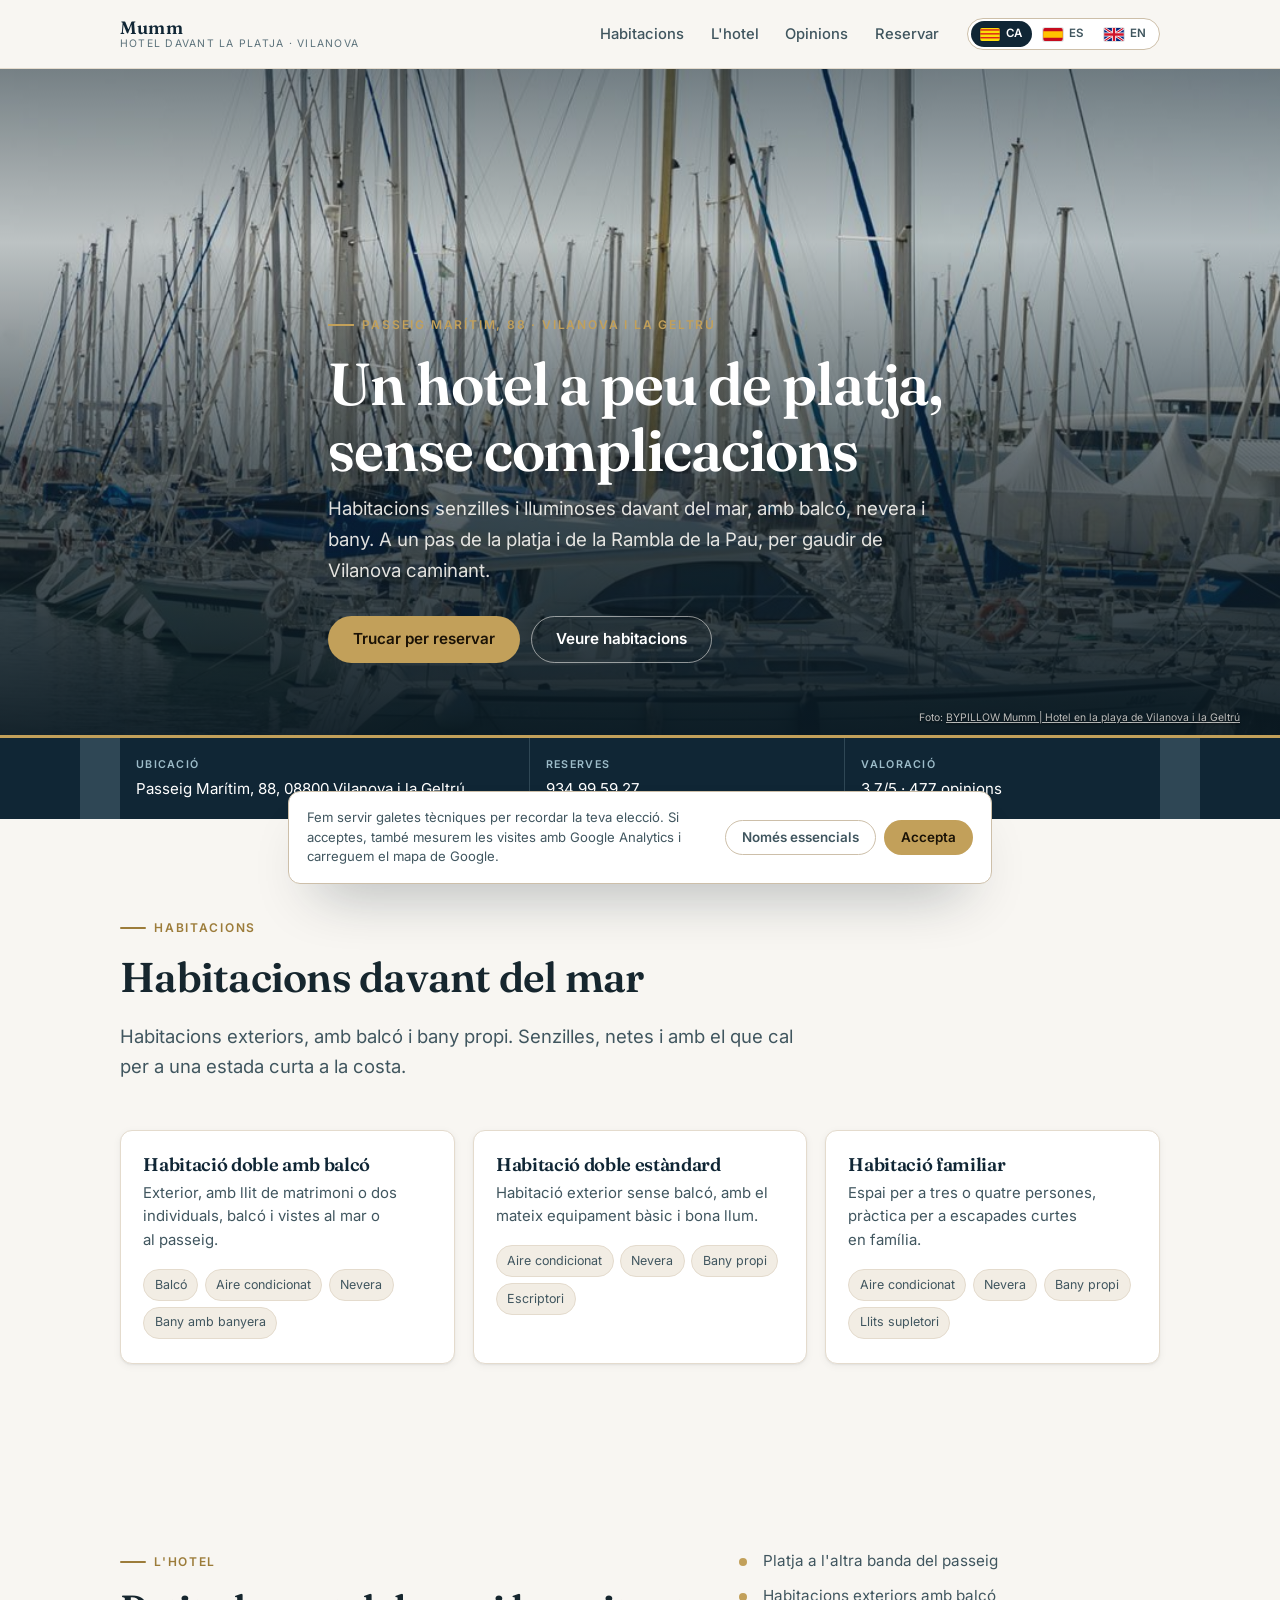
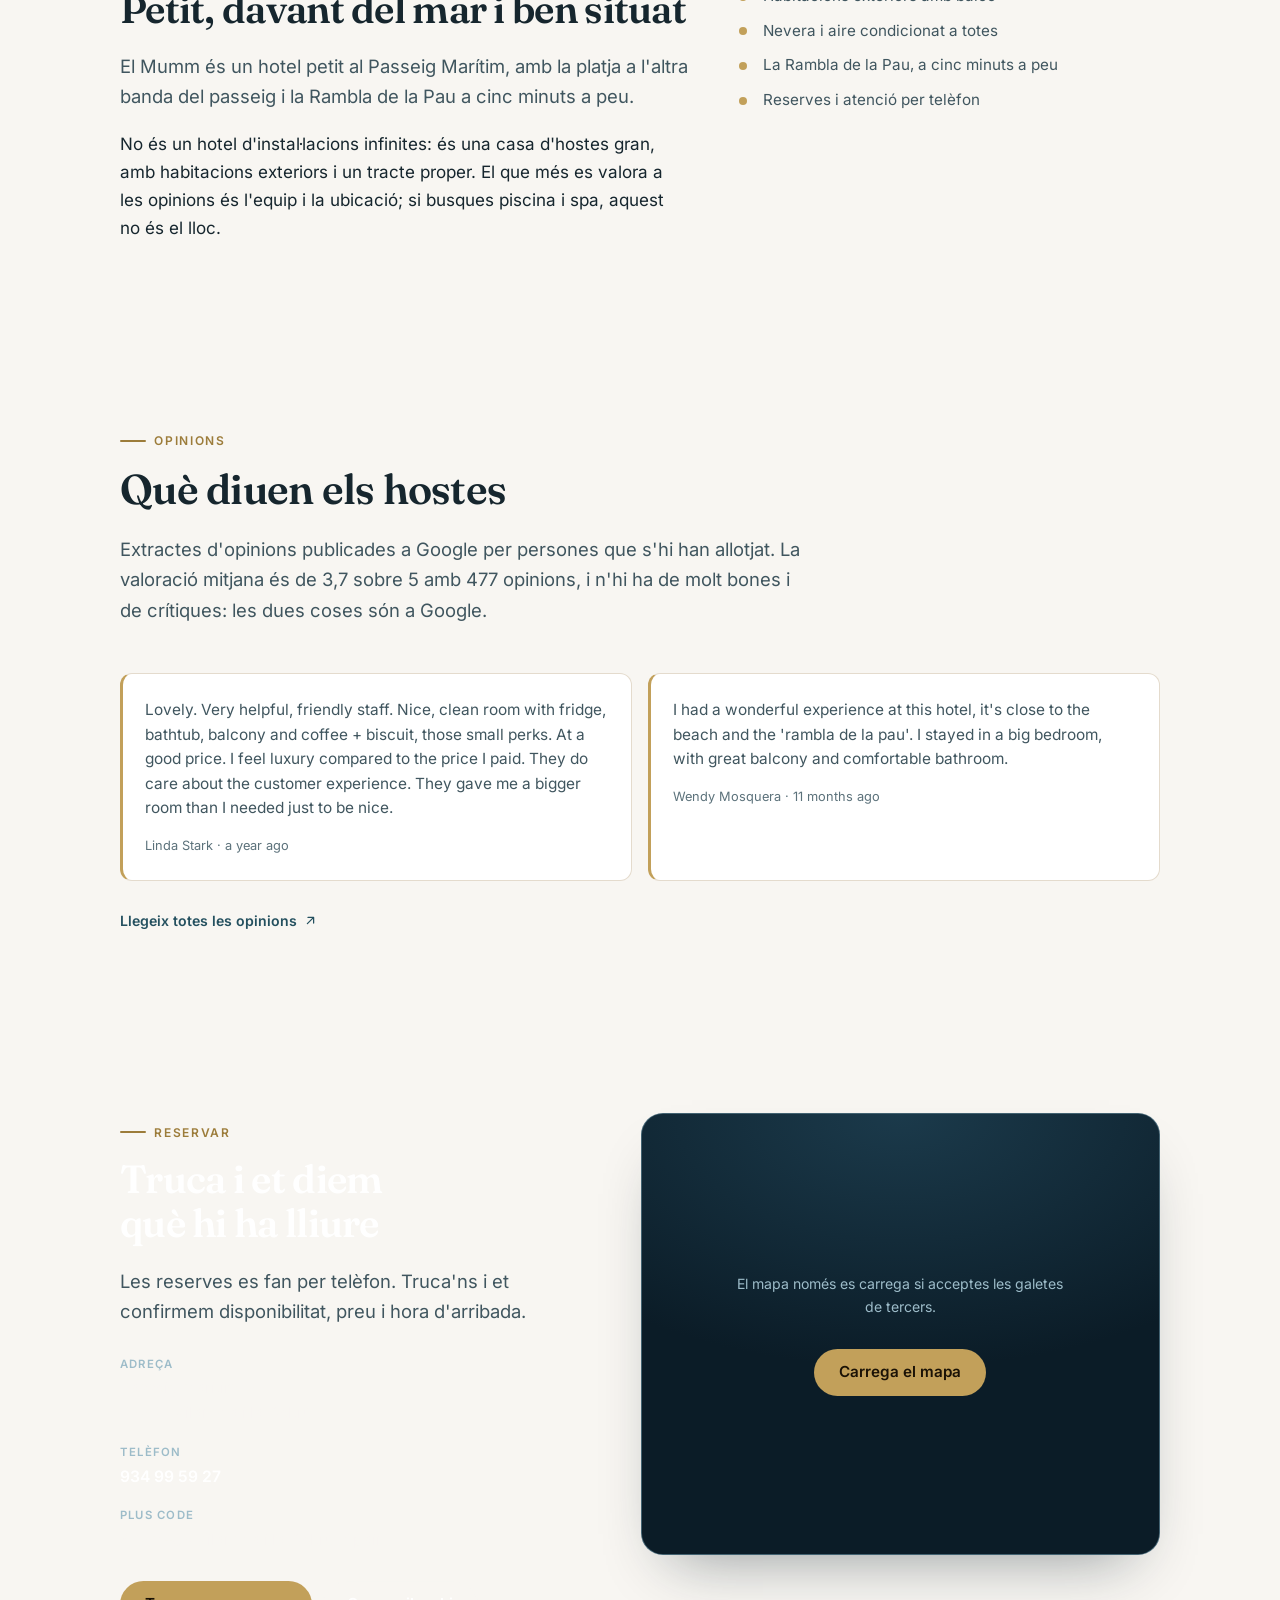
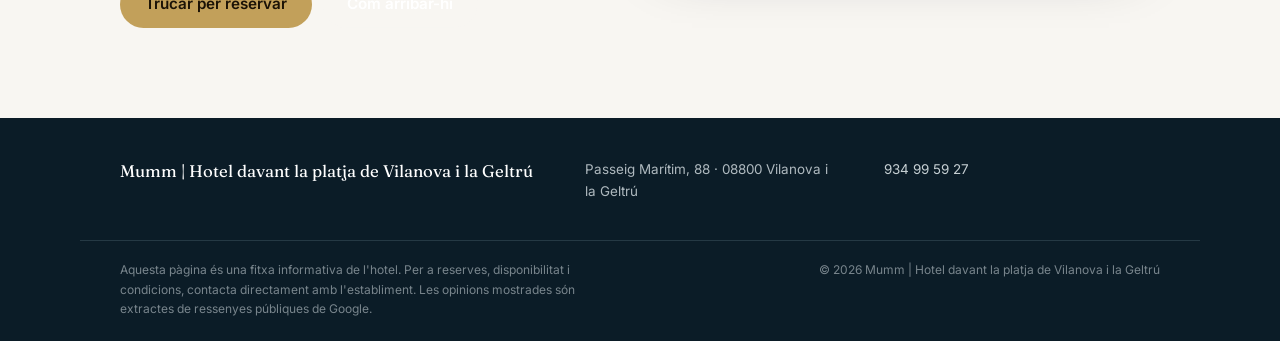
==== index.html @ 621bc239 "One canonical language toolbar and README across the fleet" ====
<!DOCTYPE html>
<html lang="ca" dir="ltr">
<head>
<meta charset="utf-8">
<meta name="viewport" content="width=device-width, initial-scale=1">
<title>Mumm · Hotel davant la platja de Vilanova i la Geltrú</title>
<meta name="description" content="Hotel al Passeig Marítim, 88, Vilanova i la Geltrú, davant de la platja. Habitacions amb balcó, aire condicionat i esmorzar, a pocs minuts de la Rambla. Reserves: 934 99 59 27.">
<meta name="author" content="Mumm | Hotel davant la platja de Vilanova i la Geltrú">
<meta name="theme-color" content="#1b3a4b">
<meta name="robots" content="index, follow">
<link rel="canonical" href="https://mummhotel.vilanovailageltru.info/">

<meta property="og:type" content="hotel">
<meta property="og:site_name" content="Mumm | Hotel davant la platja de Vilanova i la Geltrú">
<meta property="og:title" content="Mumm · Hotel davant la platja de Vilanova i la Geltrú">
<meta property="og:description" content="Hotel al Passeig Marítim, 88, Vilanova i la Geltrú, davant de la platja. Habitacions amb balcó, aire condicionat i esmorzar, a pocs minuts de la Rambla. Reserves: 934 99 59 27.">
<meta property="og:locale" content="ca_ES">
<meta property="og:url" content="https://mummhotel.vilanovailageltru.info/">
<meta property="og:image" content="https://mummhotel.vilanovailageltru.info/assets/img/og-image.jpg">
<meta property="og:image:width" content="1200">
<meta property="og:image:height" content="630">
<meta property="og:image:alt" content="Mumm, hotel davant la platja de Vilanova i la Geltrú">
<meta name="twitter:card" content="summary_large_image">


<link rel="alternate" hreflang="ca-ES" href="https://mummhotel.vilanovailageltru.info/">

<link rel="alternate" hreflang="es-ES" href="https://mummhotel.vilanovailageltru.info/es/">

<link rel="alternate" hreflang="en-GB" href="https://mummhotel.vilanovailageltru.info/en/">

<link rel="alternate" hreflang="x-default" href="https://mummhotel.vilanovailageltru.info/">


<link rel="icon" href="./assets/img/favicon.svg" type="image/svg+xml">
<link rel="apple-touch-icon" href="./assets/img/apple-touch-icon.png">
<link rel="manifest" href="./site.webmanifest">
<link rel="preload" href="./assets/fonts/fraunces-latin.woff2" as="font" type="font/woff2" crossorigin>
<link rel="preload" href="./assets/fonts/inter-latin.woff2" as="font" type="font/woff2" crossorigin>
<link rel="stylesheet" href="./assets/css/styles.css">

<script>
  (function () {
    var ID = 'G-71LT2Q093H'; var KEY = 'cookie-consent-v1'; var accepted = false;
    try { accepted = localStorage.getItem(KEY) === 'accepted'; } catch (e) {}
    window.dataLayer = window.dataLayer || [];
    window.gtag = function () { window.dataLayer.push(arguments); };
    gtag('js', new Date());
    gtag('consent', 'default', { ad_storage:'denied', ad_user_data:'denied', ad_personalization:'denied', analytics_storage:'denied' });
    function load() {
      if (window.__gaLoaded) return; window.__gaLoaded = true;
      var s = document.createElement('script'); s.async = true;
      s.src = 'https://www.googletagmanager.com/gtag/js?id=' + ID;
      document.head.appendChild(s); gtag('config', ID);
    }
    function grant() { load(); gtag('consent','update',{ad_storage:'granted',ad_user_data:'granted',ad_personalization:'granted',analytics_storage:'granted'}); }
    window.__analyticsConsent = function (ok) {
      try { localStorage.setItem(KEY, ok ? 'accepted' : 'essential'); } catch (e) {}
      if (ok) grant();
    };
    if (accepted) grant();
  })();
</script>
<script type="application/ld+json">
{
  "@context": "https://schema.org",
  "@type": "Hotel",
  "@id": "https://mummhotel.vilanovailageltru.info/#business",
  "name": "Mumm | Hotel davant la platja de Vilanova i la Geltrú",
  "url": "https://mummhotel.vilanovailageltru.info",
  "image": "https://mummhotel.vilanovailageltru.info/assets/img/og-image.jpg",
  "telephone": "+34934995927",
  "address": {
    "@type": "PostalAddress",
    "streetAddress": "Passeig Marítim, 88",
    "postalCode": "08800",
    "addressLocality": "Vilanova i la Geltrú",
    "addressRegion": "Barcelona",
    "addressCountry": "ES"
  },
  "geo": {
    "@type": "GeoCoordinates",
    "latitude": 41.2166186,
    "longitude": 1.7327333
  },
  "hasMap": "https://maps.google.com/?cid=12310101130702214459&g_mp=Cilnb29nbGUubWFwcy5wbGFjZXMudjEuUGxhY2VzLlNlYXJjaE5lYXJieRACGAQgAA",
  "inLanguage": "ca",
  "aggregateRating": {
    "@type": "AggregateRating",
    "ratingValue": 3.7,
    "reviewCount": 477,
    "bestRating": 5,
    "worstRating": 1
  }
}
</script>
</head>
<body>
<a class="skip-link" href="#main">Ves al contingut principal</a>

<header class="bar">
  <div class="wrap bar__in">
    <a class="logo" href="./">
      <span class="logo__name">Mumm</span>
      <span class="logo__sub">Hotel davant la platja · Vilanova</span>
    </a>
    <nav class="bar__nav"  id="site-nav" data-open="false" aria-label="Navegació principal">
      <a href="#rooms">Habitacions</a>
      <a href="#hotel">L&#39;hotel</a>
      <a href="#reviews">Opinions</a>
      <a href="#book">Reservar</a>
    </nav>
    <div class="bar__tools">
      <nav class="langs" aria-label="Canviar d&#39;idioma">
        
        <a class="langs__link" href="./" hreflang="ca" lang="ca" aria-current="true">
          <span class="langs__flag" aria-hidden="true"><svg viewBox="0 0 24 16"><rect width="24" height="16" fill="#fcdd09"/><g fill="#da121a"><rect y="1.6" width="24" height="1.6"/><rect y="6.4" width="24" height="1.6"/><rect y="11.2" width="24" height="1.6"/></g></svg></span>
          <span class="langs__code">ca</span>
          <span class="sr-only">Català</span>
        </a>
        
        <a class="langs__link" href="./es/" hreflang="es" lang="es">
          <span class="langs__flag" aria-hidden="true"><svg viewBox="0 0 24 16"><rect width="24" height="16" fill="#c60b1e"/><rect y="4" width="24" height="8" fill="#ffc400"/></svg></span>
          <span class="langs__code">es</span>
          <span class="sr-only">Español</span>
        </a>
        
        <a class="langs__link" href="./en/" hreflang="en" lang="en">
          <span class="langs__flag" aria-hidden="true"><svg viewBox="0 0 24 16"><rect width="24" height="16" fill="#00247d"/><path d="M0 0 24 16M24 0 0 16" stroke="#fff" stroke-width="3.2"/><path d="M0 0 24 16M24 0 0 16" stroke="#cf142b" stroke-width="1.6"/><path d="M12 0v16M0 8h24" stroke="#fff" stroke-width="5.2"/><path d="M12 0v16M0 8h24" stroke="#cf142b" stroke-width="3"/></svg></span>
          <span class="langs__code">en</span>
          <span class="sr-only">English</span>
        </a>
        
      </nav>
      <button class="navbtn nav-toggle" type="button" aria-expanded="false" aria-controls="site-nav" aria-label="Obre el menú de navegació">
        <svg viewBox="0 0 24 24" width="22" height="22" fill="none" stroke="currentColor" stroke-width="2" stroke-linecap="round" aria-hidden="true"><path d="M4 7h16M4 12h16M4 17h16"/></svg>
      </button>
    </div>
  </div>
</header>

<main id="main">

  <!-- Full-bleed photo hero: for a hotel the view *is* the product, so the photo
       runs edge to edge and the booking action sits on top of it. -->
  <section class="stage" aria-labelledby="stage-title">
    
    <img class="stage__img" src="./assets/img/hero-photo.jpg" alt="foto de l&#39;hotel davant la platja" width="1600" height="1200" fetchpriority="high" decoding="async">
    
    <div class="stage__veil"></div>
    <div class="wrap stage__body">
      <p class="stage__kicker">Passeig Marítim, 88 · Vilanova i la Geltrú</p>
      <h1 id="stage-title" class="stage__title">Un hotel a peu de platja, sense complicacions</h1>
      <p class="stage__lede">Habitacions senzilles i lluminoses davant del mar, amb balcó, nevera i bany. A un pas de la platja i de la Rambla de la Pau, per gaudir de Vilanova caminant.</p>
      <div class="stage__cta">
        <a class="btn btn--gold" href="tel:+34934995927">Trucar per reservar</a>
        <a class="btn btn--ghost" href="#rooms">Veure habitacions</a>
      </div>
    </div>
    
    <p class="stage__credit" data-photo-credit>Foto: <a href="https://maps.google.com/maps/contrib/114542589134723283759" target="_blank" rel="noopener nofollow">BYPILLOW Mumm | Hotel en la playa de Vilanova i la Geltrú</a></p>
    
  </section>

  <!-- The essentials, as a band under the hero. Rating shown WITHOUT a star badge
       because the score is below 4; the count is shown because it exceeds 50. -->
  <section class="facts" aria-label="L&#39;essencial">
    <div class="wrap facts__grid">
      <div class="facts__cell">
        <span class="facts__k">Ubicació</span>
        <span class="facts__v">Passeig Marítim, 88, 08800 Vilanova i la Geltrú</span>
      </div>
      <div class="facts__cell">
        <span class="facts__k">Reserves</span>
        <span class="facts__v"><a href="tel:+34934995927">934 99 59 27</a></span>
      </div>
      <div class="facts__cell">
        <span class="facts__k">Valoració</span>
        <span class="facts__v">3.7/5 · 477 opinions</span>
      </div>
    </div>
  </section>

  <section class="section rooms" id="rooms" aria-labelledby="rooms-title">
    <div class="wrap">
      <div class="head reveal">
        <p class="eyebrow">Habitacions</p>
        <h2 id="rooms-title">Habitacions davant del mar</h2>
        <p class="lead">Habitacions exteriors, amb balcó i bany propi. Senzilles, netes i amb el que cal per a una estada curta a la costa.</p>
      </div>
      <div class="roomlist">
        
        <article class="room reveal">
          <h3>Habitació doble amb balcó</h3>
          <p>Exterior, amb llit de matrimoni o dos individuals, balcó i vistes al mar o al passeig.</p>
          <ul class="room__amen">
            <li>Balcó</li><li>Aire condicionat</li><li>Nevera</li><li>Bany amb banyera</li>
          </ul>
        </article>
        
        <article class="room reveal">
          <h3>Habitació doble estàndard</h3>
          <p>Habitació exterior sense balcó, amb el mateix equipament bàsic i bona llum.</p>
          <ul class="room__amen">
            <li>Aire condicionat</li><li>Nevera</li><li>Bany propi</li><li>Escriptori</li>
          </ul>
        </article>
        
        <article class="room reveal">
          <h3>Habitació familiar</h3>
          <p>Espai per a tres o quatre persones, pràctica per a escapades curtes en família.</p>
          <ul class="room__amen">
            <li>Aire condicionat</li><li>Nevera</li><li>Bany propi</li><li>Llits supletori</li>
          </ul>
        </article>
        
      </div>
    </div>
  </section>

  <section class="section hotelnote" id="hotel" aria-labelledby="hotel-title">
    <div class="wrap hotel">
      <div class="hotel__text reveal">
        <p class="eyebrow">L&#39;hotel</p>
        <h2 id="hotel-title">Petit, davant del mar i ben situat</h2>
        <p class="lead">El Mumm és un hotel petit al Passeig Marítim, amb la platja a l&#39;altra banda del passeig i la Rambla de la Pau a cinc minuts a peu.</p>
        <p>No és un hotel d&#39;instal·lacions infinites: és una casa d&#39;hostes gran, amb habitacions exteriors i un tracte proper. El que més es valora a les opinions és l&#39;equip i la ubicació; si busques piscina i spa, aquest no és el lloc.</p>
      </div>
      <ul class="hotel__points reveal">
        
        <li>Platja a l&#39;altra banda del passeig</li>
        
        <li>Habitacions exteriors amb balcó</li>
        
        <li>Nevera i aire condicionat a totes</li>
        
        <li>La Rambla de la Pau, a cinc minuts a peu</li>
        
        <li>Reserves i atenció per telèfon</li>
        
      </ul>
    </div>
  </section>

  <section class="section guestvoices" id="reviews" aria-labelledby="reviews-title">
    <div class="wrap">
      <div class="head reveal">
        <p class="eyebrow">Opinions</p>
        <h2 id="reviews-title">Què diuen els hostes</h2>
        <p class="lead">Extractes d&#39;opinions publicades a Google per persones que s&#39;hi han allotjat. La valoració mitjana és de 3,7 sobre 5 amb 477 opinions, i n&#39;hi ha de molt bones i de crítiques: les dues coses són a Google.</p>
      </div>
      <div class="quotes">
        
        <figure class="quote reveal">
          <blockquote><p>Lovely. Very helpful, friendly staff. Nice, clean room with fridge, bathtub, balcony and coffee + biscuit, those small perks. At a good price. I feel luxury compared to the price I paid. They do care about the customer experience. They gave me a bigger room than I needed just to be nice.</p></blockquote>
          <figcaption>Linda Stark · a year ago</figcaption>
        </figure>
        
        <figure class="quote reveal">
          <blockquote><p>I had a wonderful experience at this hotel, it&#39;s close to the beach and the &#39;rambla de la pau&#39;.
I stayed in a big bedroom, with great balcony and comfortable bathroom.</p></blockquote>
          <figcaption>Wendy Mosquera · 11 months ago</figcaption>
        </figure>
        
      </div>
      <a class="morelink" href="https://www.google.com/maps/place//data=!4m4!3m3!1s0x12a386e85e09b84b:0xaad643c1b4a3d53b!9m1!1b1?g_mp=Cilnb29nbGUubWFwcy5wbGFjZXMudjEuUGxhY2VzLlNlYXJjaE5lYXJieRACGAQgAA" target="_blank" rel="noopener">Llegeix totes les opinions
        <svg viewBox="0 0 24 24" width="15" height="15" fill="none" stroke="currentColor" stroke-width="2" stroke-linecap="round" stroke-linejoin="round" aria-hidden="true"><path d="M7 17 17 7M8 7h9v9"/></svg>
      </a>
    </div>
  </section>

  <section class="section booking" id="book" aria-labelledby="book-title">
    <div class="wrap book">
      <div class="reveal">
        <p class="eyebrow">Reservar</p>
        <h2 id="book-title">Truca i et diem què hi ha lliure</h2>
        <p class="lead">Les reserves es fan per telèfon. Truca&#39;ns i et confirmem disponibilitat, preu i hora d&#39;arribada.</p>
        <dl class="booklist">
          <div><dt>Adreça</dt><dd>Passeig Marítim, 88<br>08800 Vilanova i la Geltrú</dd></div>
          <div><dt>Telèfon</dt><dd><a href="tel:+34934995927">934 99 59 27</a></dd></div>
          <div><dt>Plus Code</dt><dd>6P8M+J3 Vilanova i la Geltrú, Spain</dd></div>
        </dl>
        <div class="book__cta">
          <a class="btn btn--gold" href="tel:+34934995927">Trucar per reservar</a>
          <a class="btn btn--ghost" href="https://www.google.com/maps/dir/?api=1&amp;destination=41.2166186,1.7327333" target="_blank" rel="noopener">Com arribar-hi</a>
        </div>
      </div>
      <div class="mapshell" id="map-shell" data-map-loaded="false">
        <div class="mapgate">
          <p>El mapa només es carrega si acceptes les galetes de tercers.</p>
          <button class="btn btn--gold" type="button" data-map-load>Carrega el mapa</button>
        </div>
        <template id="map-template">
          <iframe title="Mapa amb la ubicació de l&#39;hotel Mumm a Vilanova i la Geltrú" src="https://www.google.com/maps?q=41.2166186,1.7327333&amp;hl=ca&amp;z=16&amp;output=embed" width="600" height="480" loading="lazy" referrerpolicy="no-referrer-when-downgrade" allowfullscreen></iframe>
        </template>
      </div>
    </div>
  </section>

</main>

<footer class="foot">
  <div class="wrap foot__in">
    <p class="foot__name">Mumm | Hotel davant la platja de Vilanova i la Geltrú</p>
    <p class="foot__meta">Passeig Marítim, 88 · 08800 Vilanova i la Geltrú</p>
    <p class="foot__meta"><a href="tel:+34934995927">934 99 59 27</a></p>
  </div>
  <div class="wrap foot__legal">
    <p>Aquesta pàgina és una fitxa informativa de l&#39;hotel. Per a reserves, disponibilitat i condicions, contacta directament amb l&#39;establiment. Les opinions mostrades són extractes de ressenyes públiques de Google.</p>
    <p>© <span id="year">2026</span> Mumm | Hotel davant la platja de Vilanova i la Geltrú</p>
  </div>
</footer>

<div class="cookies" id="cookiebar" role="region" aria-label="Més informació" data-visible="false">
  <p>Fem servir galetes tècniques per recordar la teva elecció. Si acceptes, també mesurem les visites amb Google Analytics i carreguem el mapa de Google.</p>
  <div class="cookies__a">
    <button class="btn btn--ghost btn--sm" type="button" data-cookie="essential">Només essencials</button>
    <button class="btn btn--gold btn--sm" type="button" data-cookie="accept">Accepta</button>
  </div>
</div>

<script src="./assets/js/main.js" defer></script>
</body>
</html>
---- assets/css/styles.css ----
/* ============================================================
   Mumm — seafront hotel
   Photo-led hotel layout: full-bleed stage, fact band, rooms,
   guest quotes, booking. No restaurant components.
   ============================================================ */

@font-face { font-family:"Fraunces"; font-style:normal; font-weight:400 700; font-display:swap;
  src:url("../fonts/fraunces-latin.woff2") format("woff2");
  unicode-range:U+0000-00FF,U+0131,U+0152-0153,U+02BB-02BC,U+02C6,U+02DA,U+02DC,U+2000-206F,U+2074,U+20AC,U+2122,U+2191,U+2193,U+2212,U+2215,U+FEFF,U+FFFD; }
@font-face { font-family:"Fraunces"; font-style:normal; font-weight:400 700; font-display:swap;
  src:url("../fonts/fraunces-latin-ext.woff2") format("woff2");
  unicode-range:U+0100-02BA,U+02BD-02C5,U+02C7-02CC,U+02CE-02D7,U+02DD-02FF,U+0304,U+0308,U+0329,U+1D00-1DBF,U+1E00-1E9F,U+1EF2-1EFF,U+2020,U+20A0-20AB,U+20AD-20C0,U+2113,U+2C60-2C7F,U+A720-A7FF; }
@font-face { font-family:"Inter"; font-style:normal; font-weight:400 600; font-display:swap;
  src:url("../fonts/inter-latin.woff2") format("woff2");
  unicode-range:U+0000-00FF,U+0131,U+0152-0153,U+02BB-02BC,U+02C6,U+02DA,U+02DC,U+2000-206F,U+2074,U+20AC,U+2122,U+2191,U+2193,U+2212,U+2215,U+FEFF,U+FFFD; }
@font-face { font-family:"Inter"; font-style:normal; font-weight:400 600; font-display:swap;
  src:url("../fonts/inter-latin-ext.woff2") format("woff2");
  unicode-range:U+0100-02BA,U+02BD-02C5,U+02C7-02CC,U+02CE-02D7,U+02DD-02FF,U+0304,U+0308,U+0329,U+1D00-1DBF,U+1E00-1E9F,U+1EF2-1EFF,U+2020,U+20A0-20AB,U+20AD-20C0,U+2113,U+2C60-2C7F,U+A720-A7FF; }

:root {
  /* Deep marine with a brass accent: coastal hotel, not a beach bar. */
  --deep-950: #0b1c27;
  --deep-900: #102635;
  --deep-800: #1b3a4b;
  --deep-700: #24505f;
  --deep-500: #4a8194;
  --deep-300: #9dbcc9;
  --deep-100: #e6eef1;

  --shell-50: #f8f6f2;
  --shell-100: #f2ede4;
  --shell-200: #e4dbcd;
  --shell-300: #cdbfa9;

  --brass-600: #9c7c3a;
  --brass-500: #c2a05a;
  --brass-100: #f7efdc;

  --ink: #16262e;
  --ink-soft: #40565f;
  --ink-mute: #5c727b;

  --radius-sm: 6px;
  --radius: 12px;
  --radius-lg: 22px;
  --shadow-sm: 0 1px 2px rgba(11, 28, 39, .06), 0 2px 8px rgba(11, 28, 39, .05);
  --shadow: 0 10px 30px -12px rgba(11, 28, 39, .26);
  --shadow-lg: 0 30px 60px -30px rgba(11, 28, 39, .45);

  /* Layout tokens — never replace these when retheming. */
  --wrap: 1120px;
  --pad: clamp(1.125rem, 4vw, 2.5rem);
  --section-y: clamp(3.5rem, 7vw, 6rem);

  --font-display: "Fraunces", Georgia, "Times New Roman", serif;
  --font-sans: "Inter", -apple-system, BlinkMacSystemFont, "Segoe UI", Roboto, Helvetica, Arial, sans-serif;

  color-scheme: light;
}

*,*::before,*::after { box-sizing:border-box; }
html { -webkit-text-size-adjust:100%; scroll-behavior:smooth; scroll-padding-top:4.75rem; }
body {
  margin:0; background:var(--shell-50); color:var(--ink);
  font-family:var(--font-sans); font-size:1.0625rem; line-height:1.65;
  -webkit-font-smoothing:antialiased; overflow-x:hidden;
}
img,svg,iframe { max-width:100%; }
img { height:auto; display:block; }
h1,h2,h3 { font-family:var(--font-display); font-weight:600; line-height:1.12; letter-spacing:-.018em; margin:0 0 .5em; text-wrap:balance; }
p { margin:0 0 1em; text-wrap:pretty; }
p:last-child { margin-bottom:0; }
a { color:var(--deep-700); }
a:hover { color:var(--brass-600); }
ul,ol { margin:0; padding:0; list-style:none; }
:where(a,button):focus-visible { outline:3px solid var(--deep-500); outline-offset:3px; border-radius:4px; }
::selection { background:var(--deep-300); color:var(--deep-950); }

.wrap { width:100%; max-width:var(--wrap); margin-inline:auto; padding-inline:var(--pad); }
.section { padding-block:var(--section-y); }
.section--tint { background:var(--shell-100); }
.section--deep { background:var(--deep-950); color:var(--shell-50); }
.sr-only { position:absolute; width:1px; height:1px; padding:0; margin:-1px; overflow:hidden; clip:rect(0 0 0 0); white-space:nowrap; border:0; }
.skip-link { position:absolute; left:-9999px; top:0; z-index:100; background:var(--deep-900); color:#fff; padding:.75rem 1.25rem; border-radius:0 0 var(--radius-sm) 0; text-decoration:none; }
.skip-link:focus { left:0; }

.eyebrow { display:inline-flex; align-items:center; gap:.55rem; font-size:.75rem; font-weight:600; letter-spacing:.14em; text-transform:uppercase; color:var(--brass-600); margin:0 0 1rem; }
.eyebrow::before { content:""; width:1.6rem; height:2px; background:currentColor; border-radius:2px; }
.section--deep .eyebrow { color:var(--brass-500); }
.lead { font-size:clamp(1.02rem,.97rem + .3vw,1.15rem); color:var(--ink-soft); max-width:58ch; }
.section--deep .lead { color:rgba(230,238,241,.85); }
.head { max-width:44rem; margin-bottom:clamp(2rem,4vw,3rem); }
.head h2 { font-size:clamp(1.7rem,1.15rem + 2.1vw,2.6rem); }

/* ---------- bar ---------- */
.bar { position:sticky; top:0; z-index:50; background:rgba(248,246,242,.95); backdrop-filter:blur(12px); border-bottom:1px solid var(--shell-200); }
.bar__in { display:flex; align-items:center; gap:1rem; min-height:4.25rem; }
.logo { display:flex; flex-direction:column; line-height:1.13; text-decoration:none; color:var(--deep-900); margin-right:auto; }
.logo:hover { color:var(--deep-900); }
.logo__name { font-family:var(--font-display); font-size:1.12rem; font-weight:600; letter-spacing:.01em; }
.logo__sub { font-size:.65rem; letter-spacing:.12em; text-transform:uppercase; color:var(--ink-mute); }
.bar__nav { display:flex; gap:.15rem; }
.bar__nav a { display:block; padding:.5rem .75rem; border-radius:999px; text-decoration:none; color:var(--ink-soft); font-size:.92rem; font-weight:500; white-space:nowrap; }
.bar__nav a:hover { background:var(--shell-100); color:var(--deep-900); }
.bar__tools { display:flex; align-items:center; gap:.6rem; }
.navbtn { display:none; align-items:center; justify-content:center; width:2.6rem; height:2.6rem; border:1px solid var(--shell-300); border-radius:var(--radius-sm); background:transparent; color:var(--deep-900); cursor:pointer; }
.navbtn:hover { background:var(--shell-100); }

/* ---------- buttons ---------- */
.btn { display:inline-flex; align-items:center; justify-content:center; gap:.5rem; padding:.85rem 1.5rem; border-radius:999px; border:1.5px solid transparent; font-family:var(--font-sans); font-size:.95rem; font-weight:600; line-height:1.2; text-decoration:none; cursor:pointer; transition:background-color .18s ease,color .18s ease,border-color .18s ease,transform .18s ease; }
.btn:hover { transform:translateY(-1px); }
.btn--gold { background:var(--brass-500); color:#1a1206; }
.btn--gold:hover { background:#d4b473; color:#1a1206; }
.btn--ghost { background:transparent; border-color:rgba(248,246,242,.55); color:#fff; }
.btn--ghost:hover { background:rgba(248,246,242,.14); color:#fff; border-color:rgba(248,246,242,.8); }
.section--deep .btn--ghost { border-color:rgba(157,188,201,.5); }
.btn--sm { padding:.5rem 1rem; font-size:.84rem; }

/* ---------- stage (hero) ---------- */
.stage { position:relative; min-height:clamp(24rem, 74vh, 42rem); display:flex; align-items:flex-end; background:var(--deep-950); overflow:hidden; }
.stage__img { position:absolute; inset:0; width:100%; height:100%; object-fit:cover; object-position:center 42%; }
.stage__veil { position:absolute; inset:0; background:linear-gradient(to top, rgba(9,24,33,.94) 0%, rgba(9,24,33,.62) 42%, rgba(9,24,33,.18) 74%, rgba(9,24,33,.5) 100%); }
.stage__body { position:relative; z-index:1; padding-block:clamp(2.5rem,6vw,4.5rem); max-width:44rem; margin-right:auto; }
.stage__kicker { display:inline-flex; align-items:center; gap:.55rem; font-size:.75rem; font-weight:600; letter-spacing:.15em; text-transform:uppercase; color:var(--brass-500); margin:0 0 1rem; }
.stage__kicker::before { content:""; width:1.6rem; height:2px; background:currentColor; }
.stage__title { font-size:clamp(2rem,1.25rem + 3.4vw,3.7rem); color:#fff; margin-bottom:.6rem; max-width:24ch; }
.stage__lede { font-size:clamp(1rem,.96rem + .35vw,1.16rem); color:rgba(248,246,242,.9); max-width:52ch; margin-bottom:1.9rem; }
.stage__cta { display:flex; flex-wrap:wrap; gap:.7rem; }
.stage__credit { position:absolute; right:var(--pad); bottom:.55rem; margin:0; z-index:2; font-size:.65rem; color:rgba(248,246,242,.75); text-shadow:0 1px 2px rgba(0,0,0,.6); }
.stage__credit a { color:inherit; text-decoration:underline; }

/* ---------- fact band ---------- */
.facts { background:var(--deep-900); color:var(--shell-50); border-top:3px solid var(--brass-500); }
.facts__grid { display:grid; grid-template-columns:1.3fr 1fr 1fr; gap:1px; background:rgba(157,188,201,.22); }
.facts__cell { background:var(--deep-900); padding:1.1rem 1rem 1.2rem; }
.facts__k { display:block; font-size:.67rem; font-weight:600; letter-spacing:.12em; text-transform:uppercase; color:var(--deep-300); margin-bottom:.3rem; }
.facts__v { display:block; font-size:.94rem; line-height:1.45; color:#fff; }
.facts__v a { color:#fff; text-decoration:underline; text-decoration-color:rgba(194,160,90,.8); text-underline-offset:3px; }

/* ---------- rooms ---------- */
.roomlist { display:grid; grid-template-columns:repeat(auto-fit,minmax(min(100%,17rem),1fr)); gap:1.1rem; }
.room { background:#fff; border:1px solid var(--shell-200); border-radius:var(--radius); padding:1.5rem 1.4rem; box-shadow:var(--shadow-sm); }
.room h3 { font-size:1.15rem; color:var(--deep-900); margin-bottom:.4rem; }
.room p { font-size:.93rem; color:var(--ink-soft); line-height:1.6; margin-bottom:1rem; }
.room__amen { display:flex; flex-wrap:wrap; gap:.4rem; }
.room__amen li { padding:.28rem .65rem; border-radius:999px; background:var(--shell-100); border:1px solid var(--shell-200); font-size:.78rem; color:var(--ink-soft); }

/* ---------- hotel intro ---------- */
.hotel { display:grid; grid-template-columns:minmax(0,1.35fr) minmax(0,1fr); gap:clamp(1.75rem,4vw,3.5rem); align-items:start; }
.hotel h2 { font-size:clamp(1.7rem,1.15rem + 2.1vw,2.45rem); }
.hotel__points { display:grid; gap:.7rem; padding-top:.4rem; }
.hotel__points li { position:relative; padding-left:1.5rem; font-size:.95rem; line-height:1.55; color:var(--ink-soft); }
.hotel__points li::before { content:""; position:absolute; left:0; top:.55rem; width:.5rem; height:.5rem; border-radius:50%; background:var(--brass-500); }

/* ---------- quotes ---------- */
.quotes { display:grid; grid-template-columns:repeat(auto-fit,minmax(min(100%,18rem),1fr)); gap:1rem; }
.quote { margin:0; background:#fff; border:1px solid var(--shell-200); border-left:3px solid var(--brass-500); border-radius:var(--radius); padding:1.5rem 1.4rem; }
.quote blockquote { margin:0 0 .9rem; }
.quote blockquote p { font-size:.96rem; line-height:1.6; color:var(--ink-soft); }
.quote figcaption { font-size:.8rem; color:var(--ink-mute); }
.morelink { display:inline-flex; align-items:center; gap:.4rem; margin-top:1.75rem; font-weight:600; font-size:.88rem; color:var(--deep-700); text-decoration:none; }
.morelink:hover { text-decoration:underline; }

/* ---------- booking ---------- */
.book { display:grid; grid-template-columns:minmax(0,.95fr) minmax(0,1.05fr); gap:clamp(1.75rem,4vw,3.5rem); align-items:start; }
.book h2 { font-size:clamp(1.7rem,1.15rem + 2.1vw,2.45rem); color:#fff; }
.booklist { display:grid; gap:1.1rem; margin:1.75rem 0; }
.booklist dt { font-size:.71rem; font-weight:600; letter-spacing:.11em; text-transform:uppercase; color:var(--deep-300); margin-bottom:.2rem; }
.booklist dd { margin:0; font-size:.98rem; line-height:1.55; color:var(--shell-50); }
.booklist dd a { color:#fff; font-weight:600; text-decoration:none; }
.booklist dd a:hover { text-decoration:underline; }
.book__cta { display:flex; flex-wrap:wrap; gap:.6rem; }

.mapshell { position:relative; min-height:23rem; aspect-ratio:4/3.4; border-radius:var(--radius-lg); overflow:hidden; border:1px solid rgba(157,188,201,.3); box-shadow:var(--shadow-lg); background:var(--deep-800); }
.mapshell iframe { display:block; width:100%; height:100%; border:0; }
.mapgate { position:absolute; inset:0; display:grid; place-content:center; justify-items:center; gap:1rem; text-align:center; padding:2rem 1.5rem; background:radial-gradient(120% 80% at 50% 0%, var(--deep-800), var(--deep-950) 72%); }
.mapgate p { font-size:.88rem; color:var(--deep-300); max-width:24rem; }
[data-map-loaded="true"] .mapgate { display:none; }

/* ---------- footer ---------- */
.foot { background:var(--deep-950); color:rgba(230,238,241,.75); padding-block:2.5rem 1.4rem; font-size:.88rem; }
.foot__in { display:grid; grid-template-columns:1.6fr 1fr 1fr; gap:1.5rem; padding-bottom:1.5rem; border-bottom:1px solid rgba(157,188,201,.18); }
.foot__name { font-family:var(--font-display); font-size:1.05rem; color:#fff; }
.foot__meta { font-size:.84rem; }
.foot a { color:rgba(230,238,241,.85); text-decoration:none; }
.foot a:hover { color:#fff; text-decoration:underline; }
.foot__legal { display:flex; flex-wrap:wrap; gap:1rem; justify-content:space-between; padding-top:1.2rem; font-size:.75rem; color:rgba(230,238,241,.5); }
.foot__legal p { margin:0; max-width:62ch; }

/* ---------- cookies ---------- */
.cookies { position:fixed; left:50%; bottom:1rem; z-index:90; transform:translate(-50%,160%); width:min(calc(100% - 1.5rem),44rem); display:flex; flex-wrap:wrap; align-items:center; gap:.75rem 1rem; background:#fff; border:1px solid var(--shell-300); border-radius:var(--radius); box-shadow:var(--shadow-lg); padding:1rem 1.1rem; opacity:0; pointer-events:none; transition:transform .32s cubic-bezier(.22,1,.36,1),opacity .28s ease; }
.cookies[data-visible="true"] { transform:translate(-50%,0); opacity:1; pointer-events:auto; }
.cookies p { flex:1 1 16rem; margin:0; font-size:.82rem; line-height:1.5; color:var(--ink-soft); }
.cookies__a { display:flex; gap:.5rem; flex:none; }
.cookies__a .btn--ghost { border-color:var(--shell-300); color:var(--ink-soft); }

/* ---------- reveal ---------- */
html.js .reveal { opacity:0; transform:translateY(16px); transition:opacity .55s ease,transform .55s cubic-bezier(.22,1,.36,1); }
html.js .reveal.is-visible { opacity:1; transform:none; }
@media (prefers-reduced-motion:reduce) {
  html { scroll-behavior:auto; }
  .reveal { opacity:1; transform:none; transition:none; }
  .btn:hover { transform:none; }
}

/* ---------- responsive ---------- */
@media (max-width:960px) {
  .hotel, .book { grid-template-columns:1fr; }
  .facts__grid { grid-template-columns:1fr 1fr; }
  .foot__in { grid-template-columns:1fr 1fr; }
}
@media (max-width:860px) {
  .bar__nav { position:fixed; inset:4.25rem 0 auto; display:none; background:var(--shell-50); border-bottom:1px solid var(--shell-200); box-shadow:var(--shadow); padding:.5rem var(--pad) 1rem; }
  .bar__nav[data-open="true"] { display:grid; gap:.1rem; }
  .bar__nav a { padding:.9rem .4rem; border-bottom:1px solid var(--shell-200); border-radius:0; font-size:1rem; }
  .navbtn { display:inline-flex; }
  .logo__sub { display:none; }
}
@media (max-width:640px) {
  body { font-size:1rem; }
  .stage { min-height:clamp(22rem,66vh,30rem); }
  .stage__cta { flex-direction:column; align-items:stretch; }
  .stage__cta .btn { width:100%; }
  .facts__grid { grid-template-columns:1fr; }
  .foot__in { grid-template-columns:1fr; gap:1rem; }
  .mapshell { min-height:17rem; aspect-ratio:1/1; }
  .book__cta { flex-direction:column; }
  .book__cta .btn { width:100%; }
  .cookies__a { width:100%; }
  .cookies__a .btn { flex:1; }
}
@media print {
  .bar, .cookies, .stage__cta { display:none !important; }
  .reveal { opacity:1 !important; transform:none !important; }
}

/* ==========================================================================
   Language switch — the one canonical toolbar used by every site.
   Change only the four custom properties at the top; never re-implement it.

   Why it is written this way:
   - a fixed 20x13 box with overflow:hidden, so a flag can never bleed out of
     its pill (the inner SVG has no width/height of its own);
   - the code label is always present, which keeps every pill the same width and
     stops the narrow flags-only variant from looking misaligned;
   - the active pill uses its own background, never a border, so no 1px seam
     appears between adjacent pills;
   - height is fixed, so the toolbar aligns with the phone button beside it.
   ========================================================================== */

.langs {
  --langs-bg: #ffffff;
  --langs-border: #cdbfa9;
  --langs-ink: #40565f;
  --langs-active-bg: #102635;
  --langs-active-ink: #ffffff;

  display: inline-flex;
  align-items: center;
  gap: 2px;
  height: 32px;
  padding: 0 3px;
  border: 1px solid var(--langs-border);
  border-radius: 999px;
  background: var(--langs-bg);
  box-sizing: border-box;
}

.langs__link {
  display: inline-flex;
  align-items: center;
  justify-content: center;
  gap: 6px;
  height: 26px;
  padding: 0 9px;
  border-radius: 999px;
  text-decoration: none;
  line-height: 1;
  color: var(--langs-ink);
  /* A hairline of the same colour as the background prevents the sub-pixel
     seam some browsers draw between adjacent rounded pills. */
  transition: background-color .15s ease, color .15s ease;
}
.langs__link:hover { background: rgba(0, 0, 0, .06); }
.langs__link[aria-current="true"] {
  background: var(--langs-active-bg);
  color: var(--langs-active-ink);
}
.langs__link[aria-current="true"]:hover { background: var(--langs-active-bg); }

/* The flag box is a hard size with clipping: an SVG with only a viewBox renders
   at its intrinsic size and would otherwise overflow the pill. */
.langs__flag {
  display: block;
  flex: none;
  width: 20px;
  height: 13px;
  border-radius: 2px;
  overflow: hidden;
  box-shadow: 0 0 0 1px rgba(0, 0, 0, .12);
}
.langs__flag svg {
  display: block;
  width: 20px;
  height: 13px;
}

.langs__code {
  font-size: .72rem;
  font-weight: 600;
  letter-spacing: .05em;
  text-transform: uppercase;
}

/* On narrow screens the code alone is not enough to identify a language for a
   screen reader, but the visible pill can drop to flag + code compactly. */
@media (max-width: 420px) {
  .langs { height: 30px; }
  .langs__link { height: 24px; padding: 0 7px; gap: 5px; }
  .langs__code { font-size: .68rem; }
}
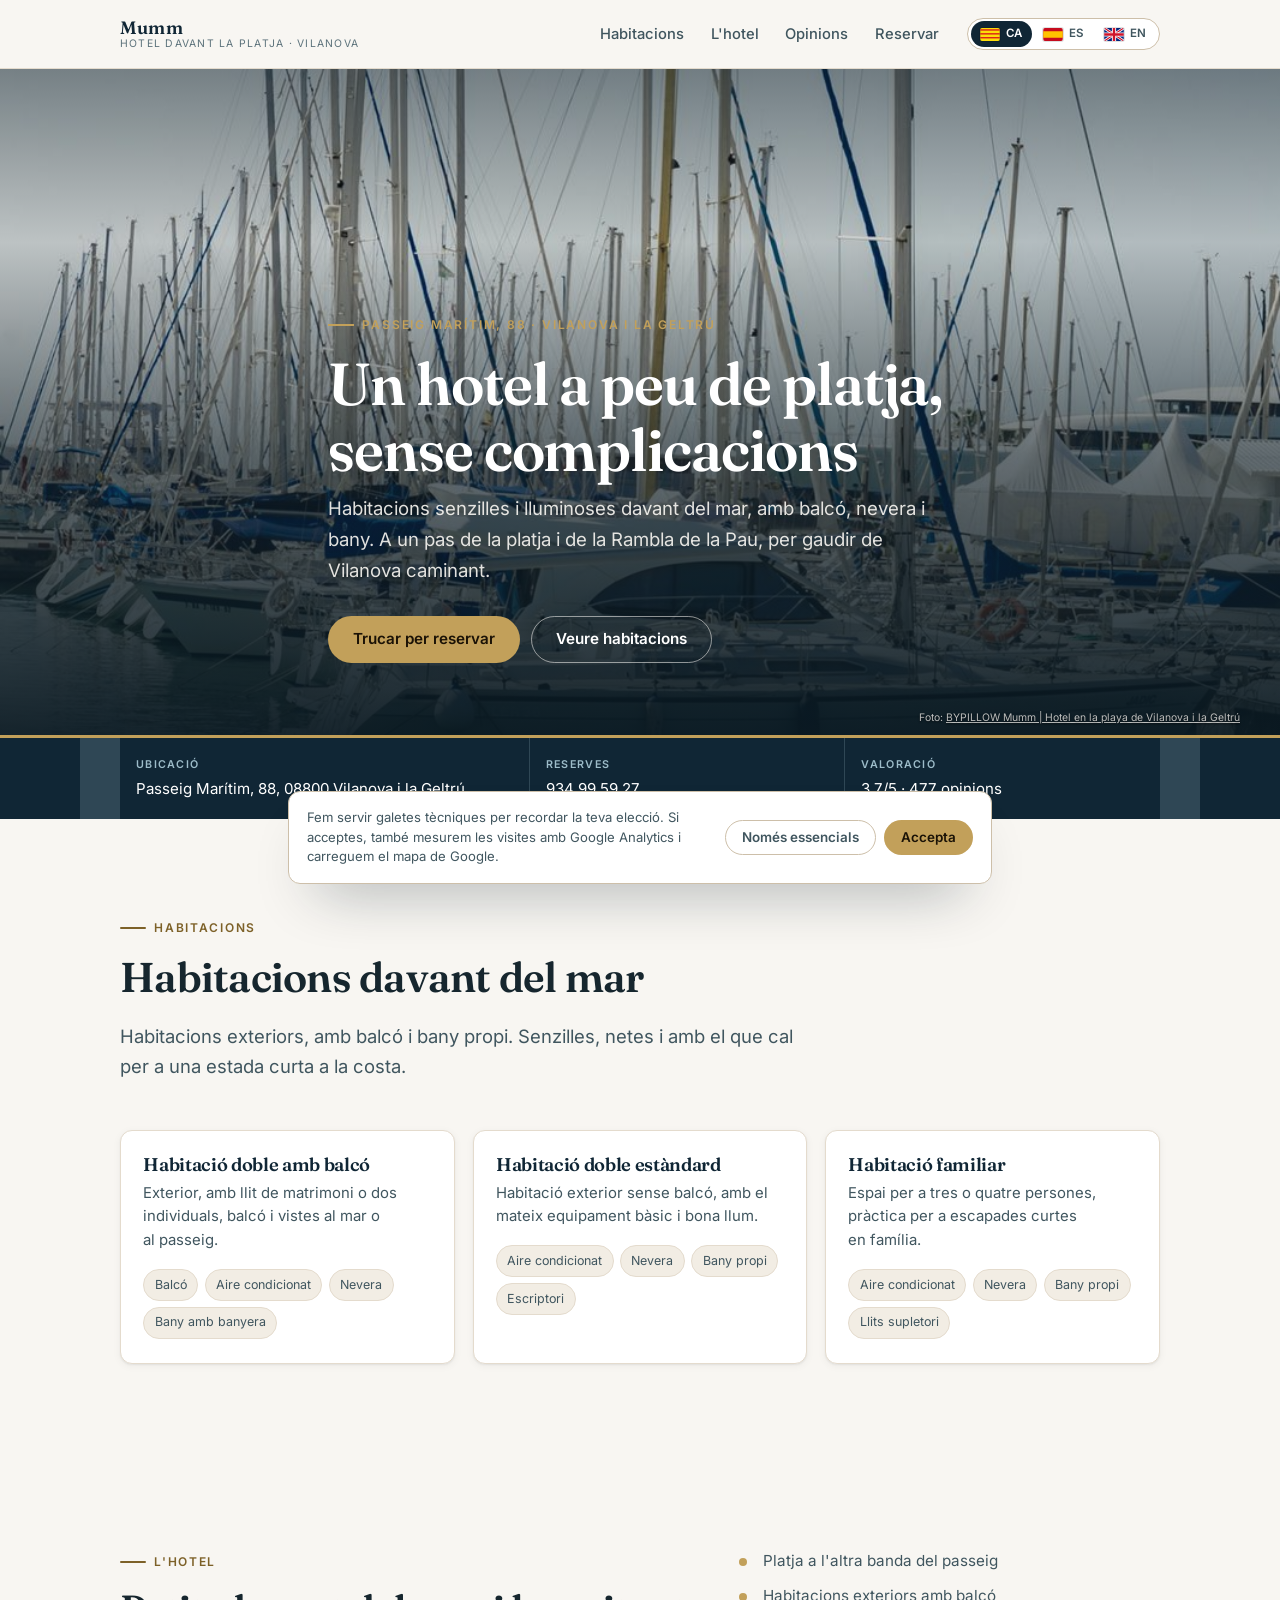
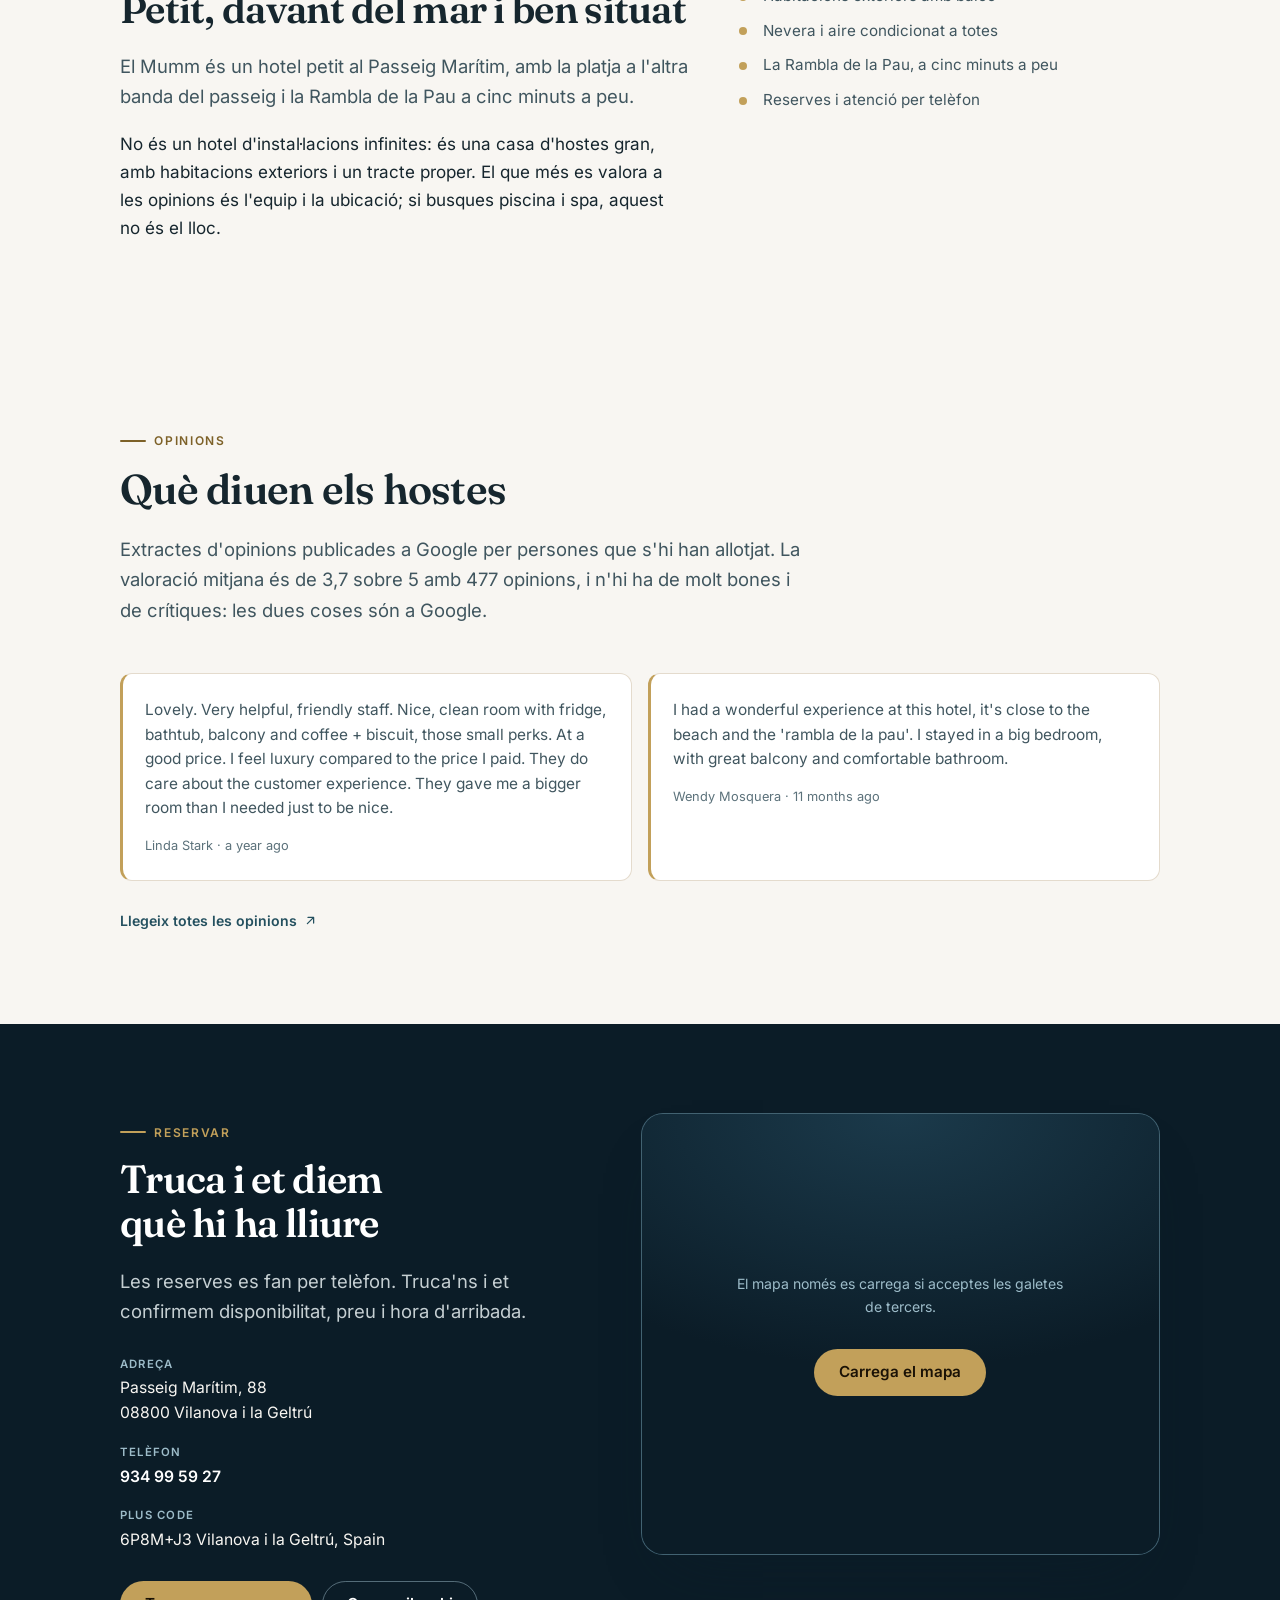
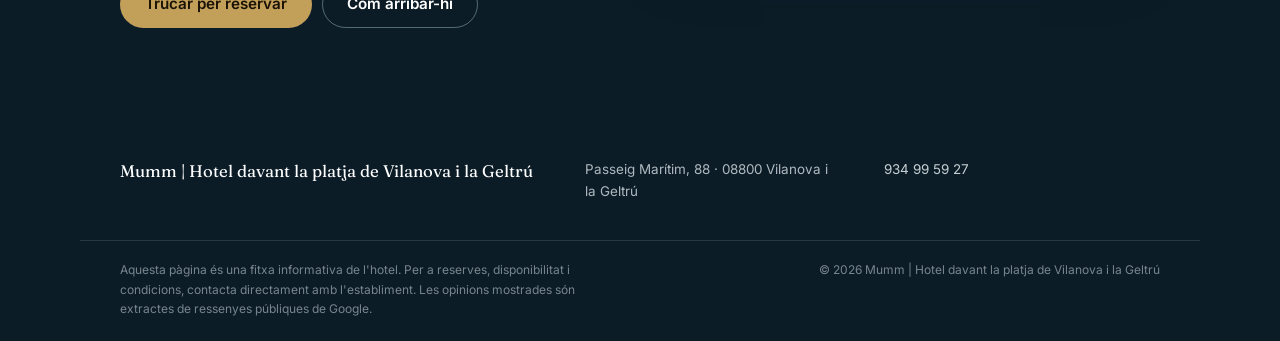
==== commit bb979398: "Meet text contrast on every surface" ====
--- a/index.html
+++ b/index.html
@@ -269,7 +269,7 @@
     </div>
   </section>
 
-  <section class="section booking" id="book" aria-labelledby="book-title">
+  <section class="section section--deep booking" id="book" aria-labelledby="book-title">
     <div class="wrap book">
       <div class="reveal">
         <p class="eyebrow">Reservar</p>
--- a/assets/css/styles.css
+++ b/assets/css/styles.css
@@ -32,7 +32,7 @@
   --shell-200: #e4dbcd;
   --shell-300: #cdbfa9;
 
-  --brass-600: #9c7c3a;
+  --brass-600: #7d6128;
   --brass-500: #c2a05a;
   --brass-100: #f7efdc;
 
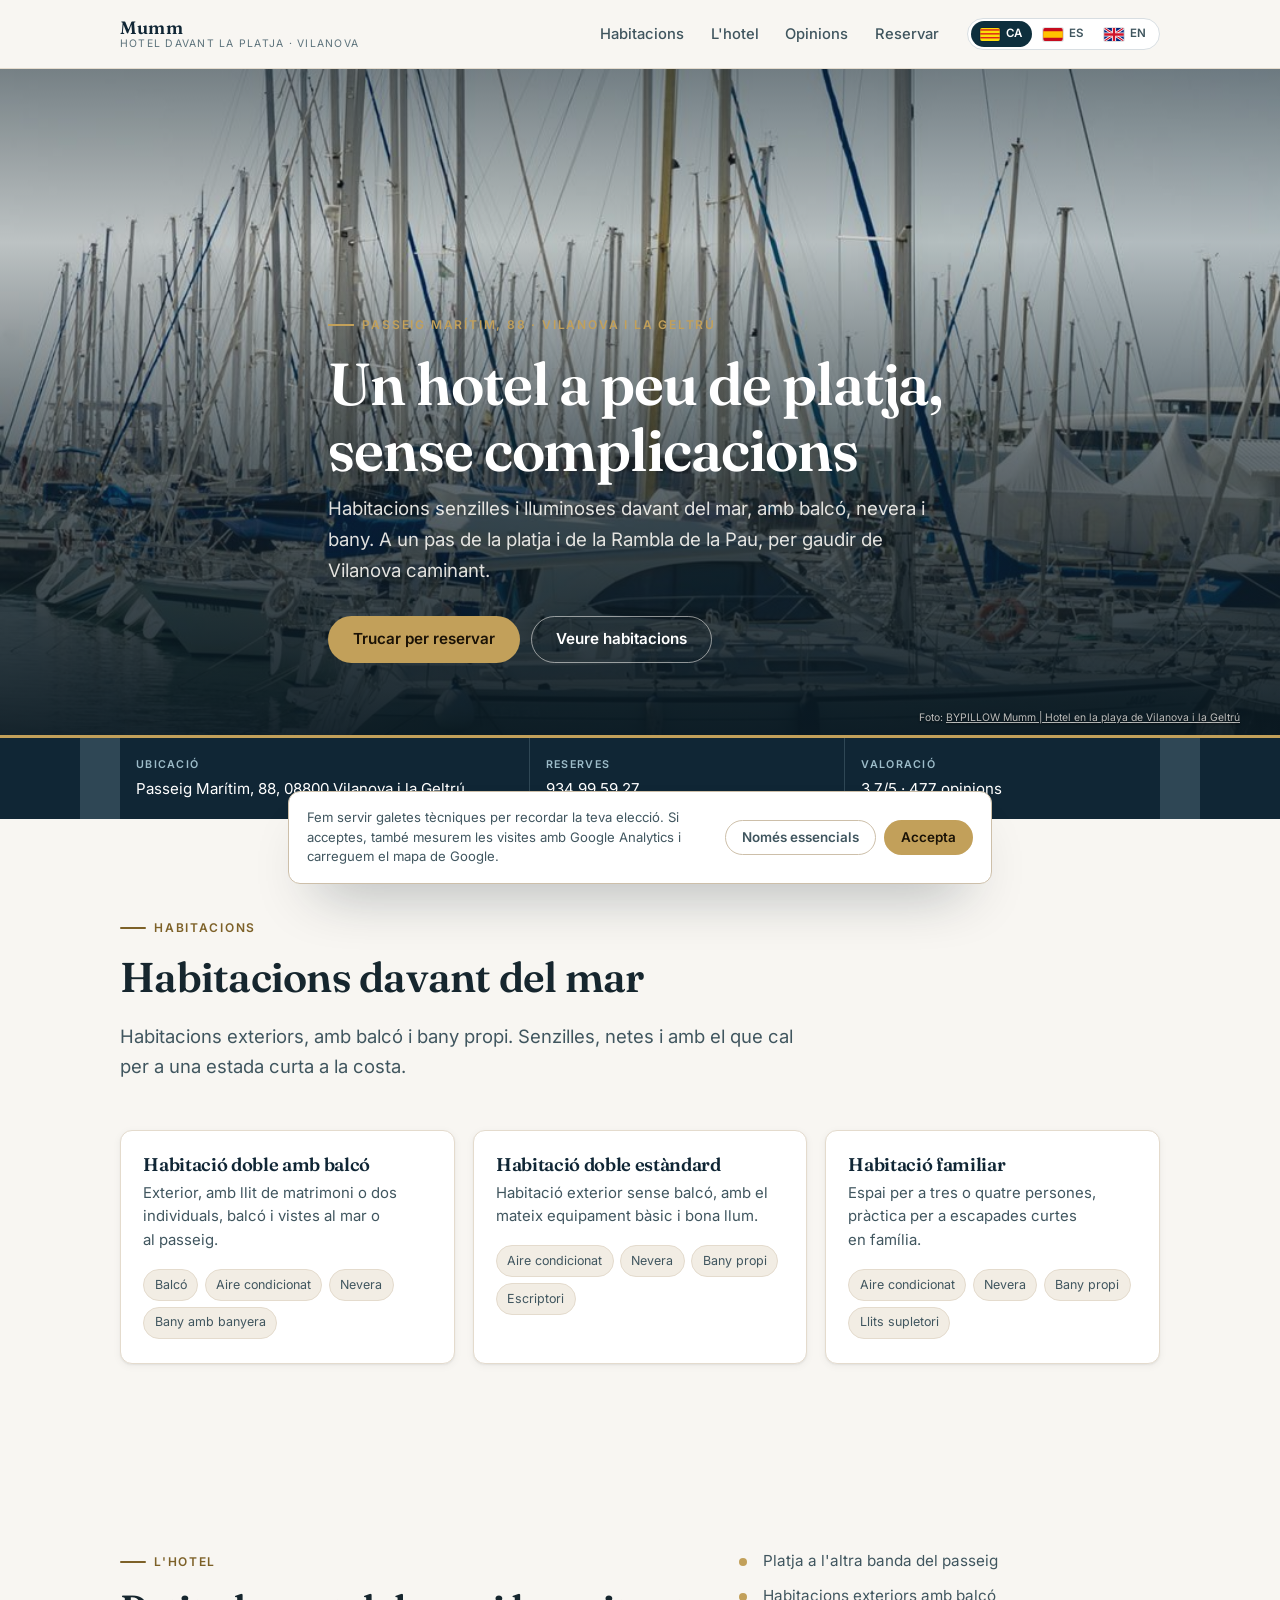
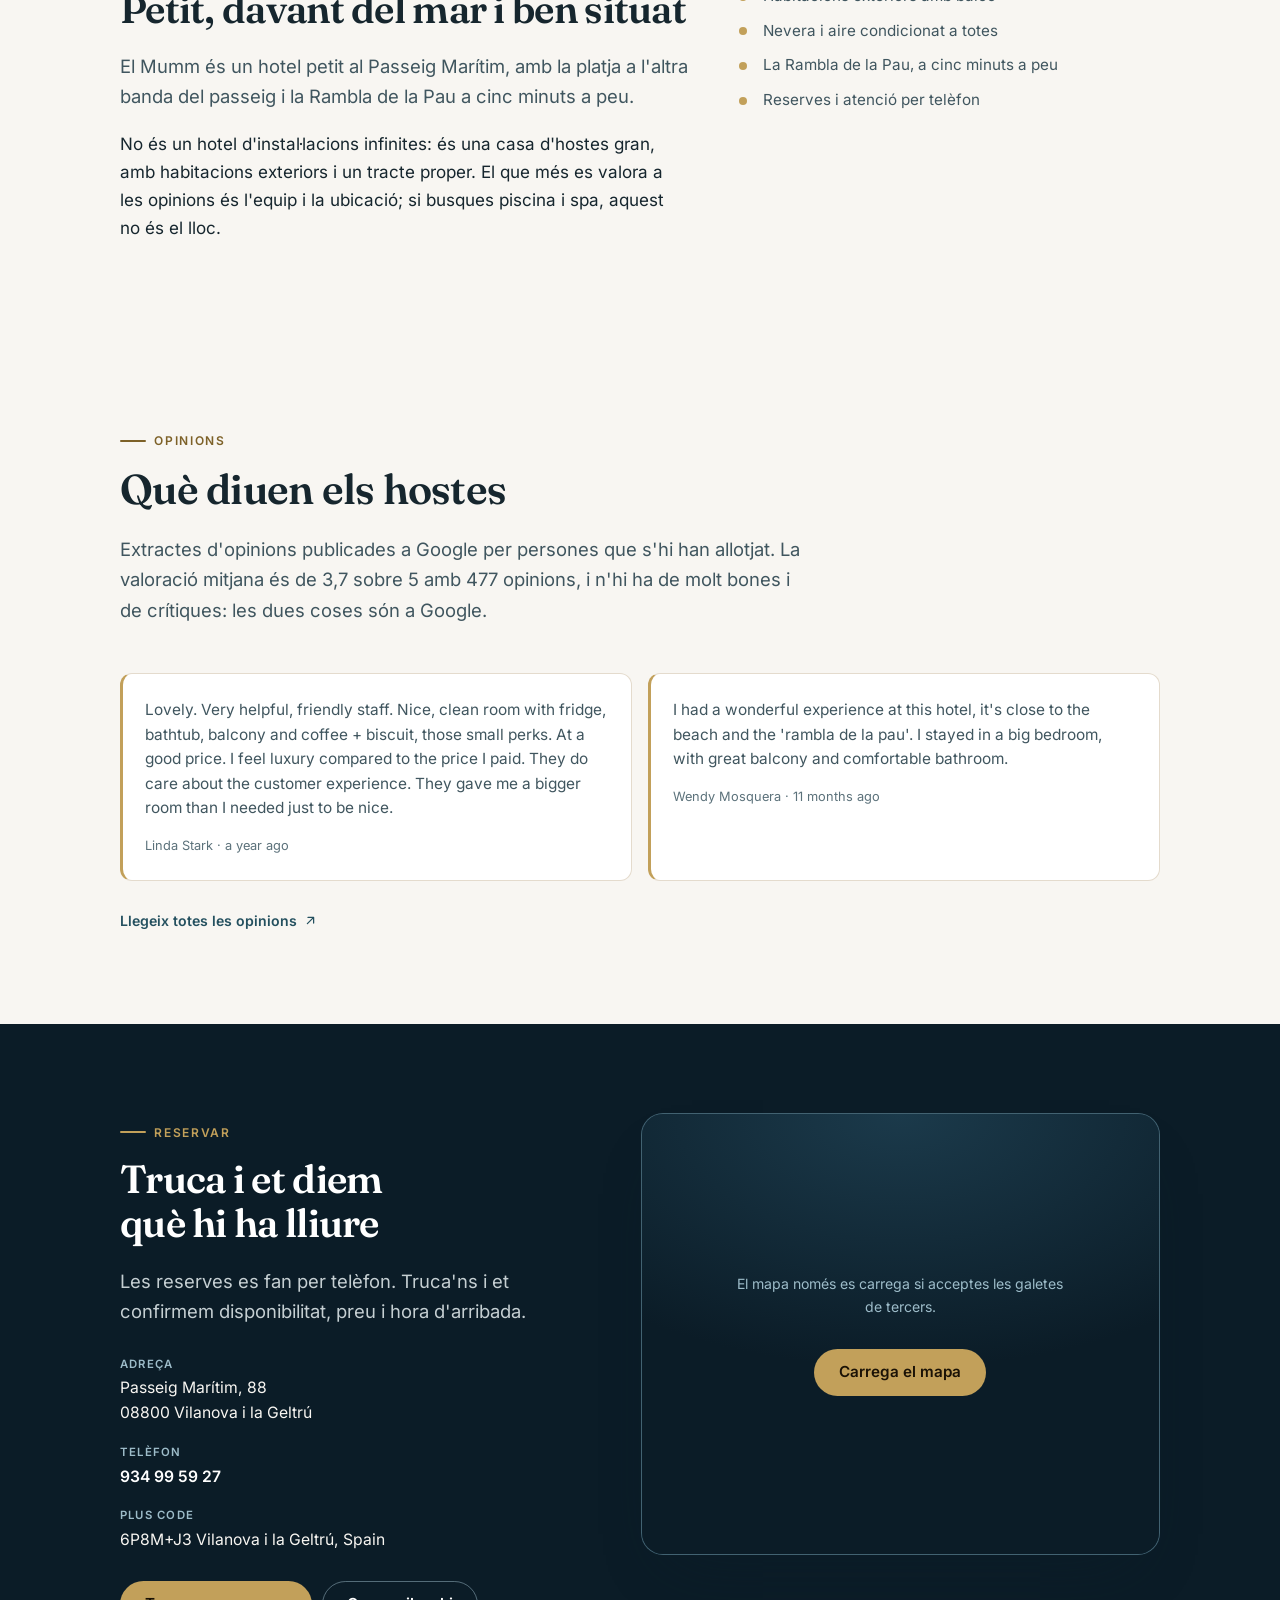
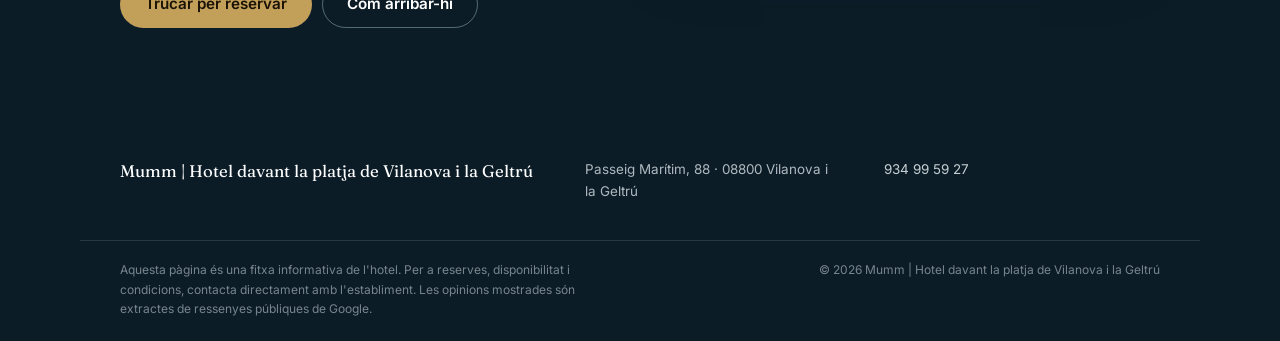
==== commit 8d602f3a: "Vendor the shared UI components and drop the local copies" ====
--- a/index.html
+++ b/index.html
@@ -37,6 +37,7 @@
 <link rel="manifest" href="./site.webmanifest">
 <link rel="preload" href="./assets/fonts/fraunces-latin.woff2" as="font" type="font/woff2" crossorigin>
 <link rel="preload" href="./assets/fonts/inter-latin.woff2" as="font" type="font/woff2" crossorigin>
+<link rel="stylesheet" href="./assets/css/components.css">
 <link rel="stylesheet" href="./assets/css/styles.css">
 
 <script>
@@ -319,6 +320,7 @@
   </div>
 </div>
 
+<script src="./assets/js/components.js" defer></script>
 <script src="./assets/js/main.js" defer></script>
 </body>
 </html>
--- a/assets/css/components.css
+++ b/assets/css/components.css
@@ -0,0 +1,138 @@
+/* ==========================================================================
+   Shared UI components — the canonical source for every generated site.
+   Repo: yourdataweb/site-components
+   Vendored into each site at assets/css/components.css and pinned by
+   src/components.lock (sha256). Do not edit the copy inside a site: change
+   this file, bump VERSION, and re-run scripts/sync-shared.mjs everywhere.
+
+   Each site sets only the custom properties; the rules stay identical, so a
+   fix here reaches every site instead of drifting into eight variants.
+   ========================================================================== */
+
+/* ---------- visually hidden, but readable by assistive tech ---------- */
+.sr-only {
+  position: absolute;
+  width: 1px;
+  height: 1px;
+  padding: 0;
+  margin: -1px;
+  overflow: hidden;
+  clip: rect(0 0 0 0);
+  white-space: nowrap;
+  border: 0;
+}
+
+/* ---------- skip link ---------- */
+.skip-link {
+  position: absolute;
+  left: -9999px;
+  top: 0;
+  z-index: 100;
+  padding: .75rem 1.25rem;
+  border-radius: 0 0 6px 0;
+  background: var(--shared-ink, #10222a);
+  color: #fff;
+  text-decoration: none;
+}
+.skip-link:focus { left: 0; }
+
+/* ---------- language switch ----------
+   Site overrides, set in its own :root:
+     --langs-bg --langs-border --langs-ink --langs-active-bg --langs-active-ink
+   Geometry is fixed on purpose: a flags-only variant made the pill narrower
+   than the flag plus its padding, so the active background bled past the flag,
+   and a per-site height meant the bar never aligned with the button beside it.
+   -------------------------------------------------------------------------- */
+.langs {
+  display: inline-flex;
+  align-items: center;
+  gap: 2px;
+  height: 32px;
+  padding: 0 3px;
+  border: 1px solid var(--langs-border, #d8dee2);
+  border-radius: 999px;
+  background: var(--langs-bg, #fff);
+  box-sizing: border-box;
+}
+.langs__link {
+  display: inline-flex;
+  align-items: center;
+  justify-content: center;
+  gap: 6px;
+  height: 26px;
+  padding: 0 9px;
+  border-radius: 999px;
+  text-decoration: none;
+  line-height: 1;
+  color: var(--langs-ink, #40565f);
+  transition: background-color .15s ease, color .15s ease;
+}
+.langs__link:hover { background: rgba(0, 0, 0, .06); }
+.langs__link[aria-current="true"] {
+  background: var(--langs-active-bg, #0e2f3d);
+  color: var(--langs-active-ink, #fff);
+}
+.langs__link[aria-current="true"]:hover { background: var(--langs-active-bg, #0e2f3d); }
+
+/* The flag markup is a bare <svg> with only a viewBox, so it sizes itself and
+   would overflow the pill; the box is a hard size that clips it. */
+.langs__flag {
+  display: block;
+  flex: none;
+  width: 20px;
+  height: 13px;
+  border-radius: 2px;
+  overflow: hidden;
+  box-shadow: 0 0 0 1px rgba(0, 0, 0, .12);
+}
+.langs__flag svg {
+  display: block;
+  width: 20px;
+  height: 13px;
+}
+.langs__code {
+  font-size: .72rem;
+  font-weight: 600;
+  letter-spacing: .05em;
+  text-transform: uppercase;
+}
+
+@media (max-width: 420px) {
+  .langs { height: 30px; }
+  .langs__link { height: 24px; padding: 0 7px; gap: 5px; }
+  .langs__code { font-size: .68rem; }
+}
+
+/* ---------- reveal on scroll ----------
+   Only hidden when the script has marked the document: with JS blocked the
+   content stays visible instead of every block sitting at opacity 0. */
+html.js .reveal {
+  opacity: 0;
+  transform: translateY(16px);
+  transition: opacity .55s ease, transform .55s cubic-bezier(.22, 1, .36, 1);
+}
+html.js .reveal.is-visible { opacity: 1; transform: none; }
+@media (prefers-reduced-motion: reduce) {
+  html.js .reveal { opacity: 1; transform: none; transition: none; }
+}
+
+/* ---------- invariants ----------
+   Restated last so a site's own stylesheet cannot quietly change them. The
+   earlier language-switch bugs came from per-site geometry, not from colour. */
+.langs {
+  height: 32px;
+  padding: 0 3px;
+  gap: 2px;
+  border-radius: 999px;
+  border: 1px solid var(--langs-border, #d8dee2);
+  background: var(--langs-bg, #fff);
+  box-sizing: border-box;
+}
+.langs__link { height: 26px; padding: 0 9px; gap: 6px; border-radius: 999px; }
+.langs__flag { width: 20px; height: 13px; overflow: hidden; flex: none; }
+.langs__flag svg { width: 20px; height: 13px; display: block; }
+
+@media (max-width: 420px) {
+  .langs { height: 30px; }
+  .langs__link { height: 24px; padding: 0 7px; gap: 5px; }
+}
--- a/assets/css/styles.css
+++ b/assets/css/styles.css
@@ -195,8 +195,6 @@
 .cookies__a .btn--ghost { border-color:var(--shell-300); color:var(--ink-soft); }
 
 /* ---------- reveal ---------- */
-html.js .reveal { opacity:0; transform:translateY(16px); transition:opacity .55s ease,transform .55s cubic-bezier(.22,1,.36,1); }
-html.js .reveal.is-visible { opacity:1; transform:none; }
 @media (prefers-reduced-motion:reduce) {
   html { scroll-behavior:auto; }
   .reveal { opacity:1; transform:none; transition:none; }
@@ -234,88 +232,12 @@
   .reveal { opacity:1 !important; transform:none !important; }
 }
 
-/* ==========================================================================
-   Language switch — the one canonical toolbar used by every site.
-   Change only the four custom properties at the top; never re-implement it.
-
-   Why it is written this way:
-   - a fixed 20x13 box with overflow:hidden, so a flag can never bleed out of
-     its pill (the inner SVG has no width/height of its own);
-   - the code label is always present, which keeps every pill the same width and
-     stops the narrow flags-only variant from looking misaligned;
-   - the active pill uses its own background, never a border, so no 1px seam
-     appears between adjacent pills;
-   - height is fixed, so the toolbar aligns with the phone button beside it.
-   ========================================================================== */
-
-.langs {
-  --langs-bg: #ffffff;
-  --langs-border: #cdbfa9;
-  --langs-ink: #40565f;
-  --langs-active-bg: #102635;
-  --langs-active-ink: #ffffff;
-
-  display: inline-flex;
-  align-items: center;
-  gap: 2px;
-  height: 32px;
-  padding: 0 3px;
-  border: 1px solid var(--langs-border);
-  border-radius: 999px;
-  background: var(--langs-bg);
-  box-sizing: border-box;
-}
-
-.langs__link {
-  display: inline-flex;
-  align-items: center;
-  justify-content: center;
-  gap: 6px;
-  height: 26px;
-  padding: 0 9px;
-  border-radius: 999px;
-  text-decoration: none;
-  line-height: 1;
-  color: var(--langs-ink);
-  /* A hairline of the same colour as the background prevents the sub-pixel
-     seam some browsers draw between adjacent rounded pills. */
-  transition: background-color .15s ease, color .15s ease;
-}
-.langs__link:hover { background: rgba(0, 0, 0, .06); }
-.langs__link[aria-current="true"] {
-  background: var(--langs-active-bg);
-  color: var(--langs-active-ink);
-}
-.langs__link[aria-current="true"]:hover { background: var(--langs-active-bg); }
+
+
 
 /* The flag box is a hard size with clipping: an SVG with only a viewBox renders
    at its intrinsic size and would otherwise overflow the pill. */
-.langs__flag {
-  display: block;
-  flex: none;
-  width: 20px;
-  height: 13px;
-  border-radius: 2px;
-  overflow: hidden;
-  box-shadow: 0 0 0 1px rgba(0, 0, 0, .12);
-}
-.langs__flag svg {
-  display: block;
-  width: 20px;
-  height: 13px;
-}
-
-.langs__code {
-  font-size: .72rem;
-  font-weight: 600;
-  letter-spacing: .05em;
-  text-transform: uppercase;
-}
+
 
 /* On narrow screens the code alone is not enough to identify a language for a
    screen reader, but the visible pill can drop to flag + code compactly. */
-@media (max-width: 420px) {
-  .langs { height: 30px; }
-  .langs__link { height: 24px; padding: 0 7px; gap: 5px; }
-  .langs__code { font-size: .68rem; }
-}
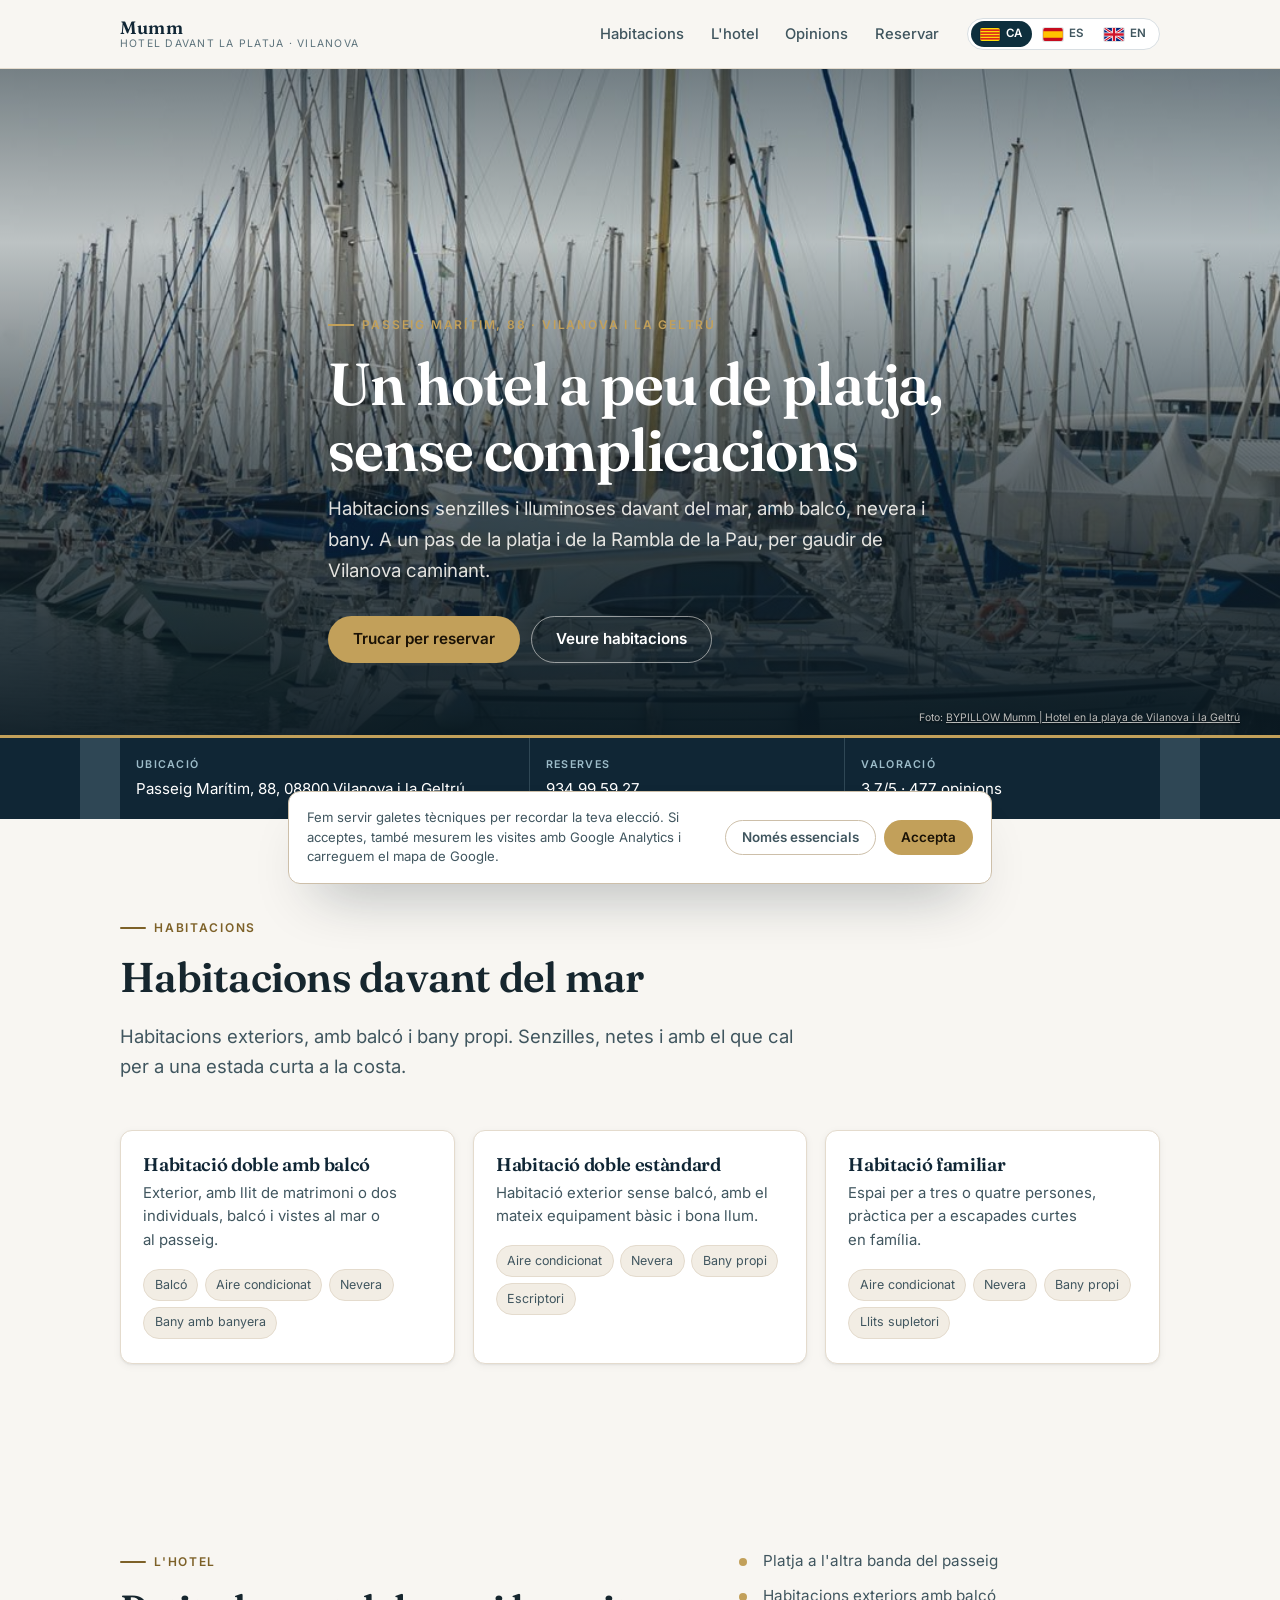
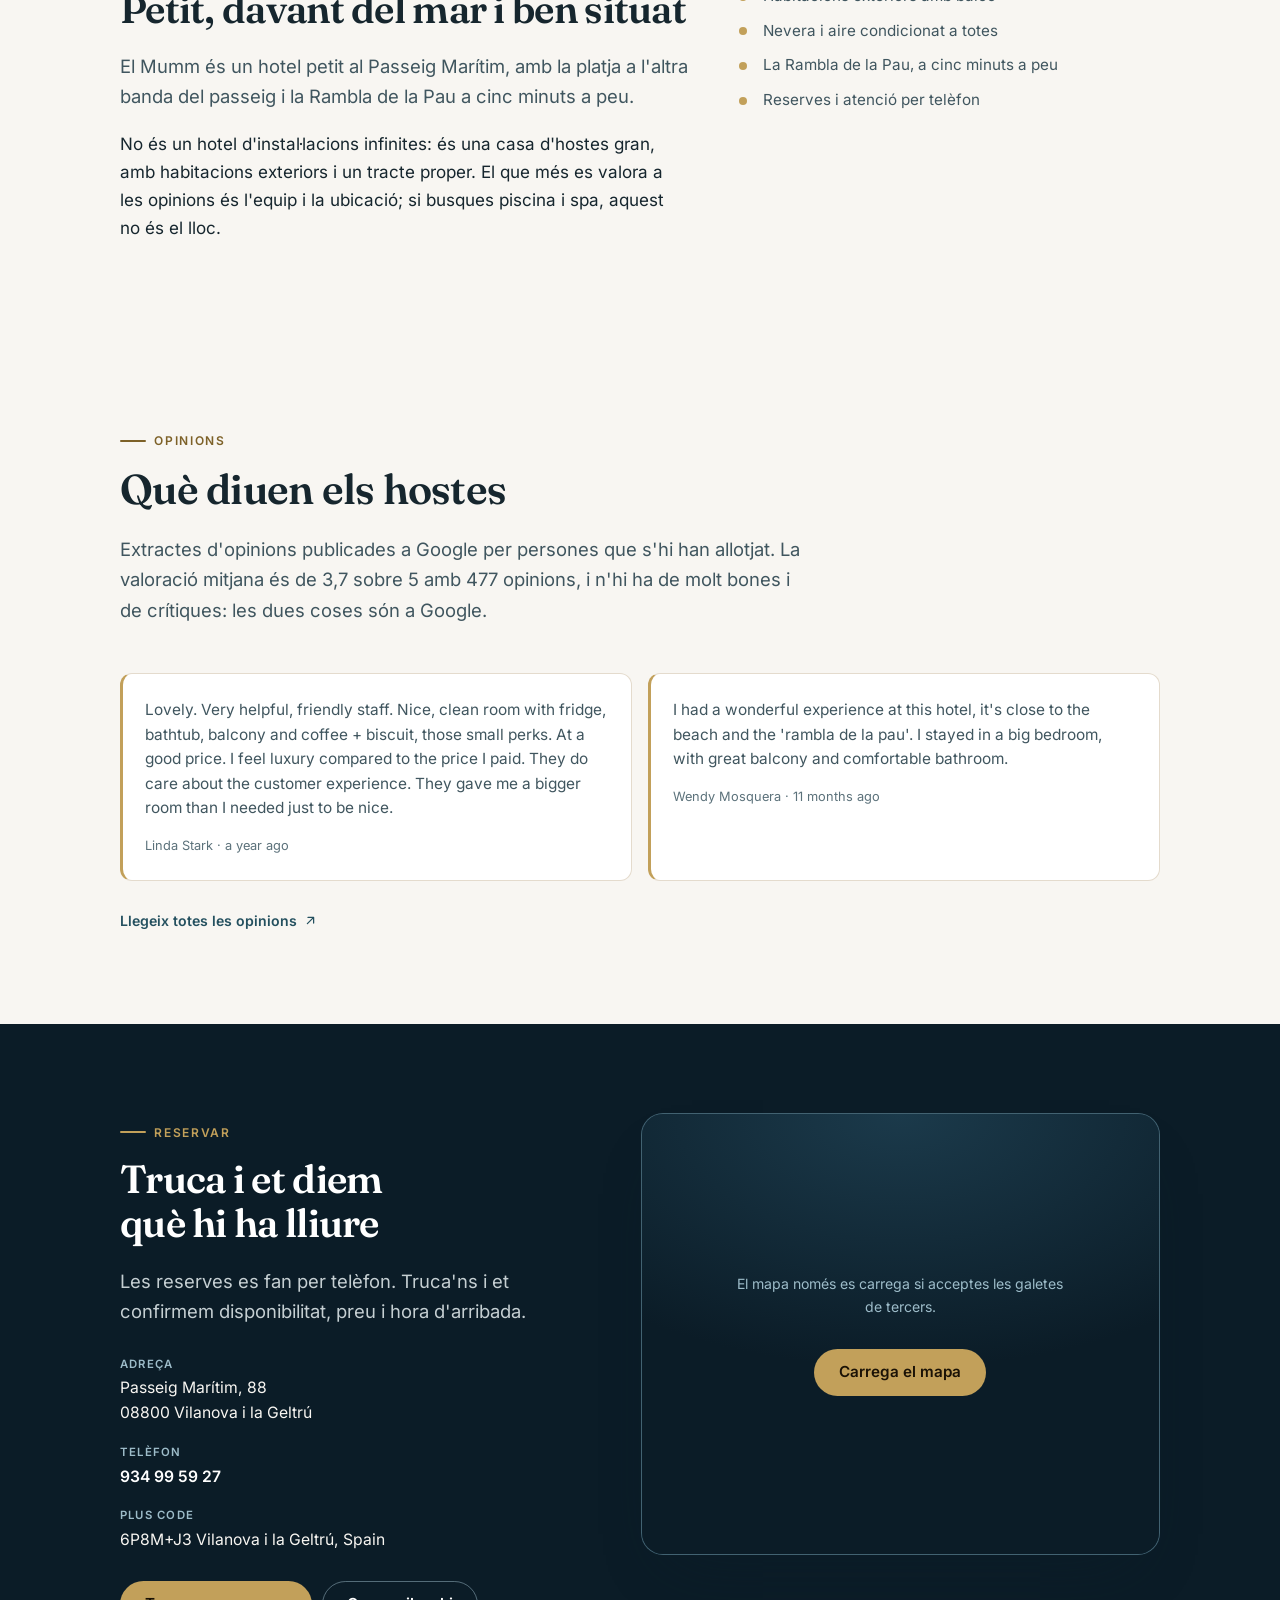
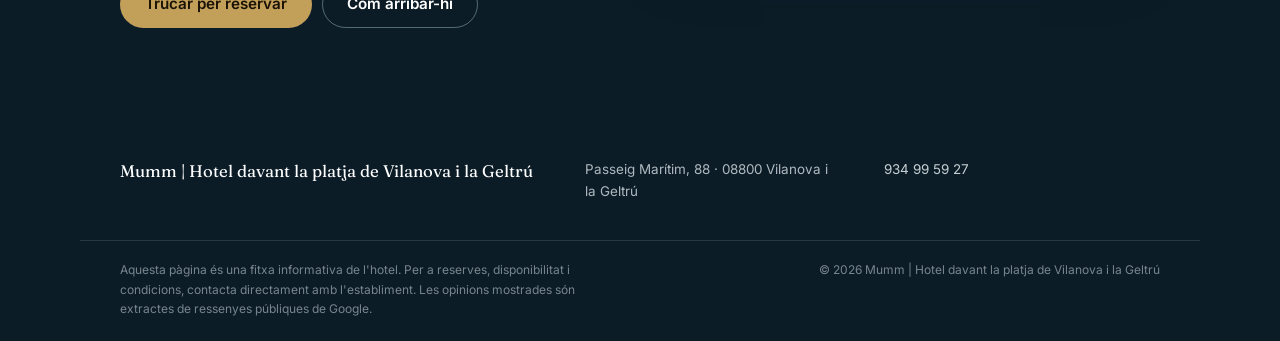
==== commit 972bb429: "Fix the Catalan flag: four evenly spaced red stripes" ====
--- a/index.html
+++ b/index.html
@@ -115,7 +115,7 @@
       <nav class="langs" aria-label="Canviar d&#39;idioma">
         
         <a class="langs__link" href="./" hreflang="ca" lang="ca" aria-current="true">
-          <span class="langs__flag" aria-hidden="true"><svg viewBox="0 0 24 16"><rect width="24" height="16" fill="#fcdd09"/><g fill="#da121a"><rect y="1.6" width="24" height="1.6"/><rect y="6.4" width="24" height="1.6"/><rect y="11.2" width="24" height="1.6"/></g></svg></span>
+          <span class="langs__flag" aria-hidden="true"><svg viewBox="0 0 24 16"><rect width="24" height="16" fill="#fcdd09"/><g fill="#da121a"><rect y="1.7778" width="24" height="1.7778"/><rect y="5.3334" width="24" height="1.7778"/><rect y="8.889" width="24" height="1.7778"/><rect y="12.4446" width="24" height="1.7778"/></g></svg></span>
           <span class="langs__code">ca</span>
           <span class="sr-only">Català</span>
         </a>
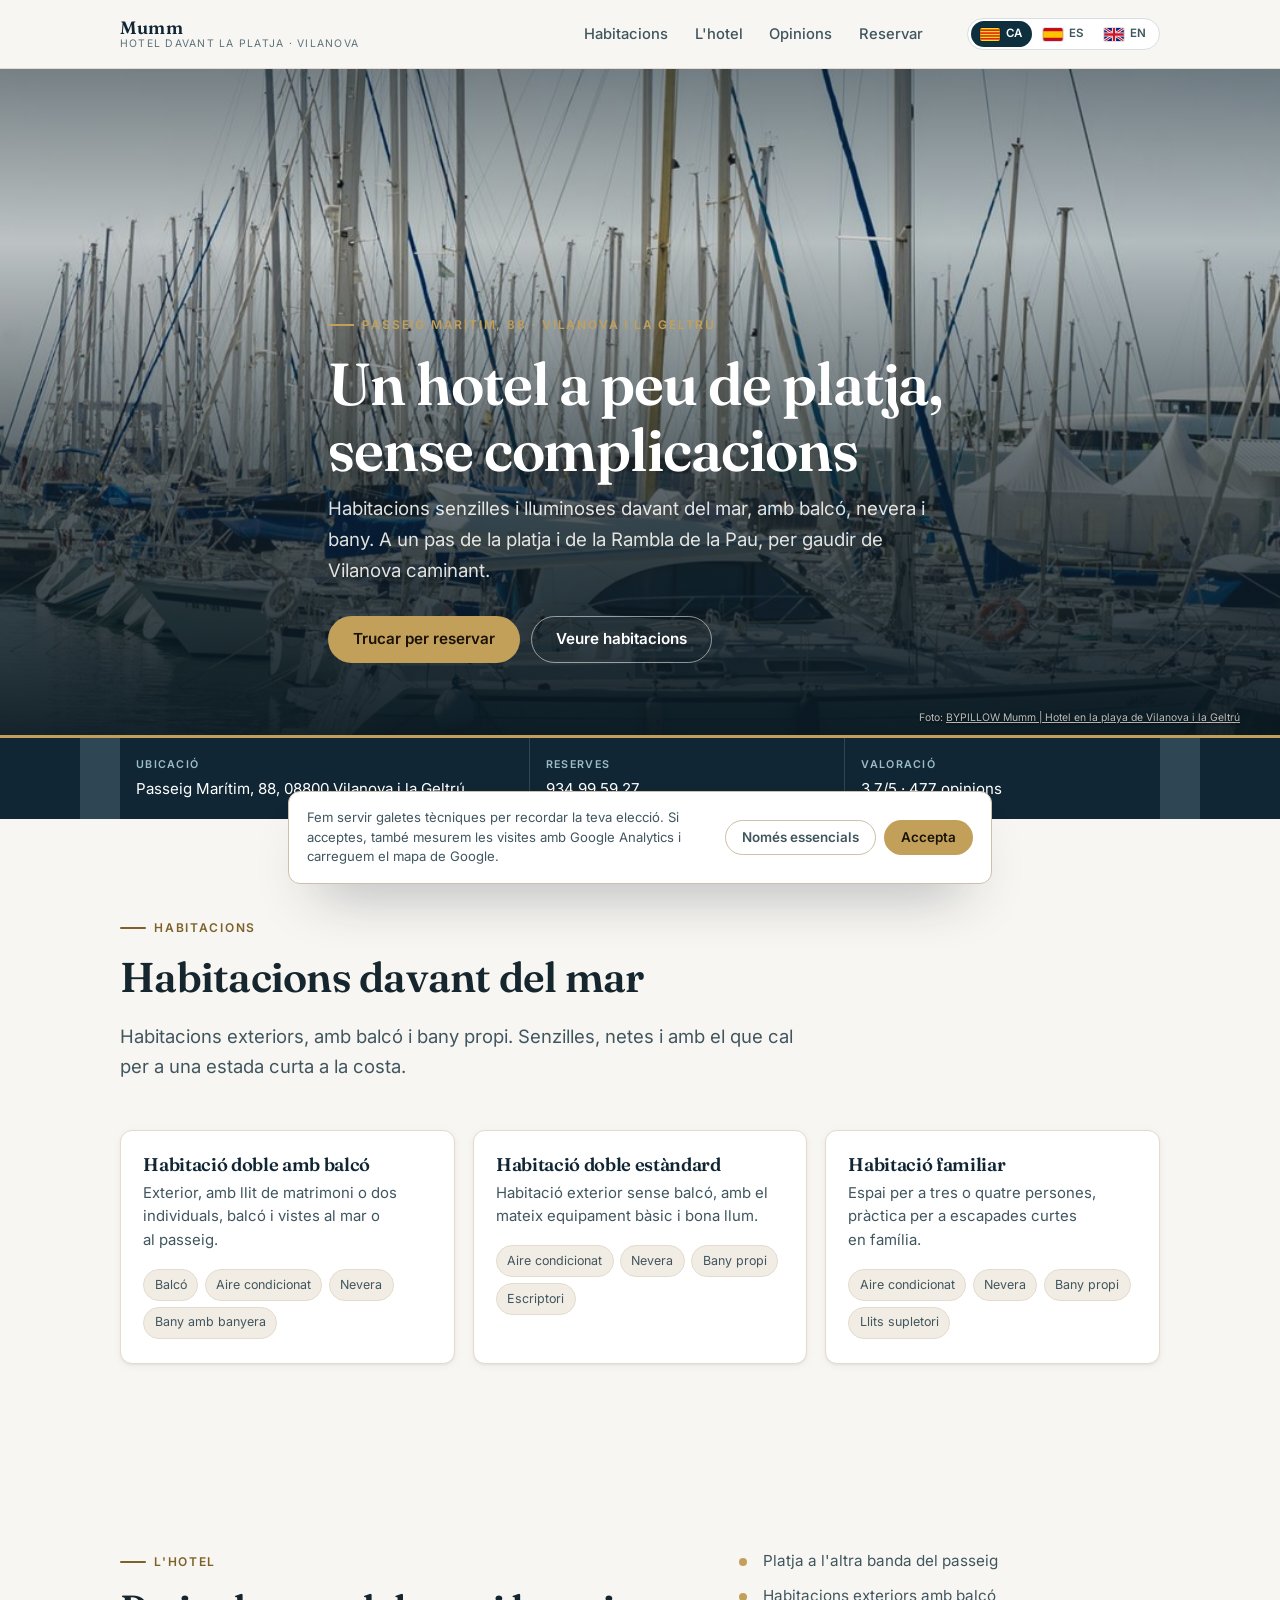
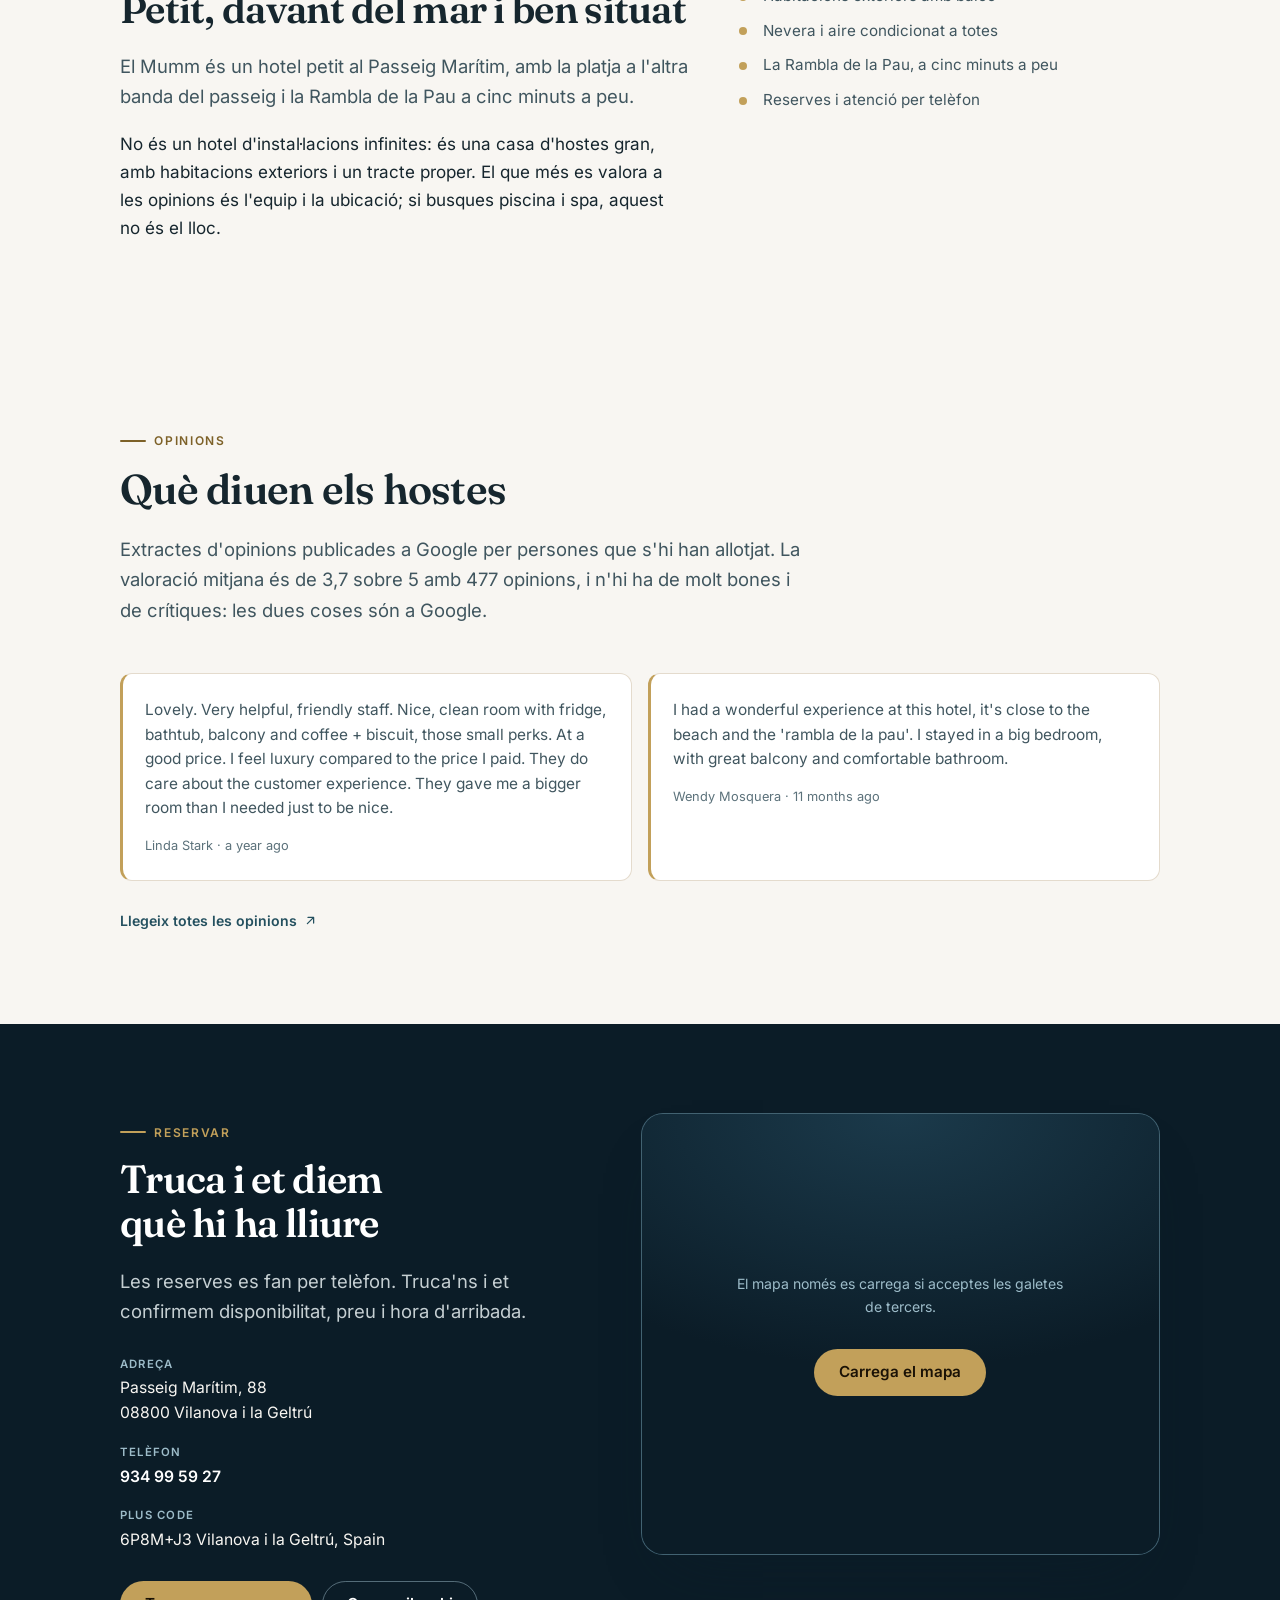
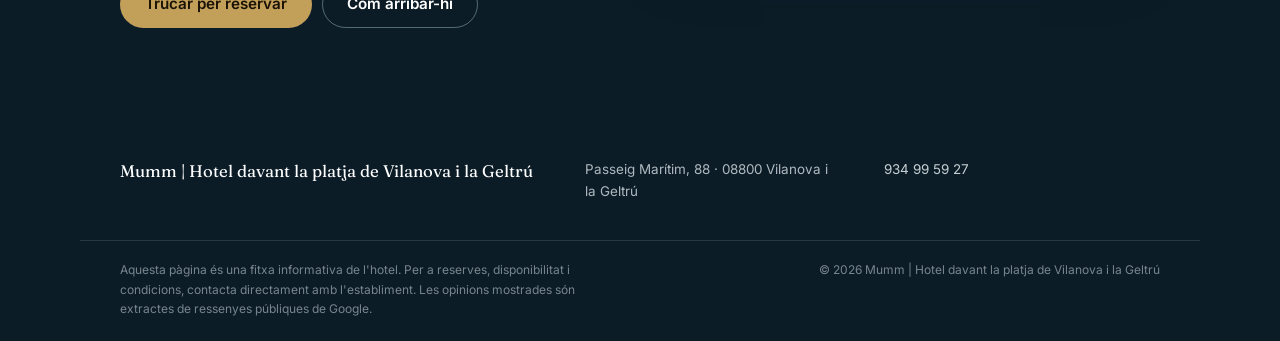
==== commit 8bf515cd: "Header: one toolbar row for name, menu and language switch The header put the language switch in the" ====
--- a/index.html
+++ b/index.html
@@ -38,6 +38,7 @@
 <link rel="preload" href="./assets/fonts/fraunces-latin.woff2" as="font" type="font/woff2" crossorigin>
 <link rel="preload" href="./assets/fonts/inter-latin.woff2" as="font" type="font/woff2" crossorigin>
 <link rel="stylesheet" href="./assets/css/components.css">
+<link rel="stylesheet" href="./assets/css/header-tools.css">
 <link rel="stylesheet" href="./assets/css/styles.css">
 
 <script>
@@ -322,5 +323,6 @@
 
 <script src="./assets/js/components.js" defer></script>
 <script src="./assets/js/main.js" defer></script>
+<script src="./assets/js/header-tools.js" defer></script>
 </body>
 </html>
--- a/assets/css/header-tools.css
+++ b/assets/css/header-tools.css
@@ -0,0 +1,164 @@
+/* ==========================================================================
+   Shared header toolbar — one row at every width.
+   Repo: yourdataweb/site-components
+   Vendored into each site at assets/css/header-tools.css and pinned by
+   src/components.lock.
+
+   Anatomy this operates on (built by header-tools.js):
+     <header ...>
+       <div class="wrap">                     existing inner wrapper
+         <a class="brand">[mark]<span class="sm-name">Business</span></a>
+         <nav id="site-nav">…</nav>           drawer on mobile
+         <button class="nav-toggle">…</button>
+         <div class="sm-tools">               created by the script
+           <nav class="langs">…</nav>
+           <button class="nav-toggle">…</button>
+         </div>
+       </div>
+     </header>
+
+   Goal: name, menu button and language switch share one row, vertically centred,
+   with real gutters. The name is the only flexible item, so a long business name
+   truncates instead of pushing the tools onto a second row.
+   ========================================================================== */
+
+/* A header inner that wraps is the original defect: the address line and the
+   switch fell onto a second row and the bar grew to twice its height. Once the
+   toolbar is in place there is one row by construction, so wrapping is off. */
+.has-tools [data-tools] > .wrap,
+.has-tools [data-tools] > .shell,
+.has-tools [data-tools] > .container,
+.has-tools [data-tools][class*="inner"] {
+  flex-wrap: nowrap;
+}
+
+/* The tools container is the anchor: it sits at the right edge of the bar. */
+.sm-tools {
+  display: flex;
+  align-items: center;
+  gap: .5rem;
+  /* Never grows; may shrink only as a last resort. The identity owns the flexible
+     slot, so the row cannot become wider than the viewport. */
+  flex: none;
+  max-width: 100%;
+  margin-left: auto;
+}
+
+/* Anything still marked as "belongs on the bar" is aligned to the same centre line,
+   so a switch left outside .sm-tools cannot drift a few pixels off the button. */
+.has-tools .langs,
+.has-tools .nav-toggle,
+.has-tools .navbtn {
+  align-self: center;
+}
+
+/* The name is the only item allowed to shrink. min-width:0 is what actually lets
+   flex truncate instead of overflowing; without it the text refuses to compress
+   and shoves the tools off the row. */
+.sm-parent-safe {
+  min-width: 0;
+}
+
+.has-tools .sm-name {
+  display: block;
+  min-width: 0;
+  overflow: hidden;
+  text-overflow: ellipsis;
+  white-space: nowrap;
+}
+
+/* The identity link wraps the mark and the name; it must be able to shrink while
+   the mark itself never does. Sites that put `margin-right: auto` on the brand to
+   push the switch away are neutralised: the toolbar owns that spacing now, and the
+   leftover margin was what made one header 98px tall. */
+.has-tools .sm-name {
+  /* A long single word ("BRASPAÑA") contributes its full width as min-content and
+     forces the row wider. Capping it is what lets the toolbar keep its place. */
+  max-width: 100%;
+}
+
+.has-tools .brand,
+.has-tools .identity,
+.has-tools .marchio,
+.has-tools .logo,
+.has-tools .mark,
+.has-tools .sign {
+  margin-right: 0;
+}
+.has-tools .sm-name {
+  /* A long single word ("BRASPAÑA") contributes its full width as min-content and
+     forces the row wider. Capping it is what lets the toolbar keep its place. */
+  max-width: 100%;
+}
+
+.has-tools .brand,
+.has-tools .identity,
+.has-tools .marchio,
+.has-tools .logo,
+.has-tools .sign {
+  flex: 1 1 auto;
+  min-width: 0;
+}
+
+.has-tools .sm-mark,
+.has-tools .brand__mark,
+.has-tools .identity__mark,
+.has-tools .marchio__mark,
+.has-tools .logo__mark,
+.has-tools .mark__mark,
+.has-tools .sign__mark,
+.has-tools .brand-mark {
+  flex: none;
+}
+
+/* ---------------------------------------------------------------- mobile
+   Below the drawer breakpoint the bar carries three things in ~330 px of space:
+   prune the name to one line at a smaller size, keep the mark visible, and keep
+   the switch on 30 px so it lines up with a 38 px button without dominating. */
+@media (max-width: 860px) {
+  /* The address strip repeats the footer and the contact block; on a phone it is
+     what pushes the bar down and leaves the tools on a second line. */
+  .sm-strip-note {
+    display: none;
+  }
+
+  /* A phone link in the bar is redundant next to a call button in the hero and in
+     the contact block, and it is the widest thing in the toolbar. Drop it before
+     it costs the business its name. */
+  .sm-tools .head-phone,
+  .sm-tools .topbar__tel,
+  .sm-tools .header-phone {
+    display: none;
+  }
+
+  .has-tools .brand__sub,
+  .has-tools .identity__sub,
+  .has-tools .marchio__sub,
+  .has-tools .logo__sub,
+  .has-tools .mark__sub,
+  .has-tools .sign__sub,
+  .has-tools .brand-sub {
+    display: none;
+  }
+
+  .has-tools .sm-name {
+    font-size: 1rem;
+    line-height: 1.2;
+  }
+
+  .sm-tools {
+    gap: .4rem;
+  }
+}
+
+/* Very narrow: the mark plus a 6-character name plus two controls is the floor.
+   Tighten gutters rather than dropping the language switch — a visitor with a
+   phone is exactly who needs it. */
+@media (max-width: 380px) {
+  .sm-tools {
+    gap: .3rem;
+  }
+  .has-tools .sm-name {
+    font-size: .92rem;
+  }
+}
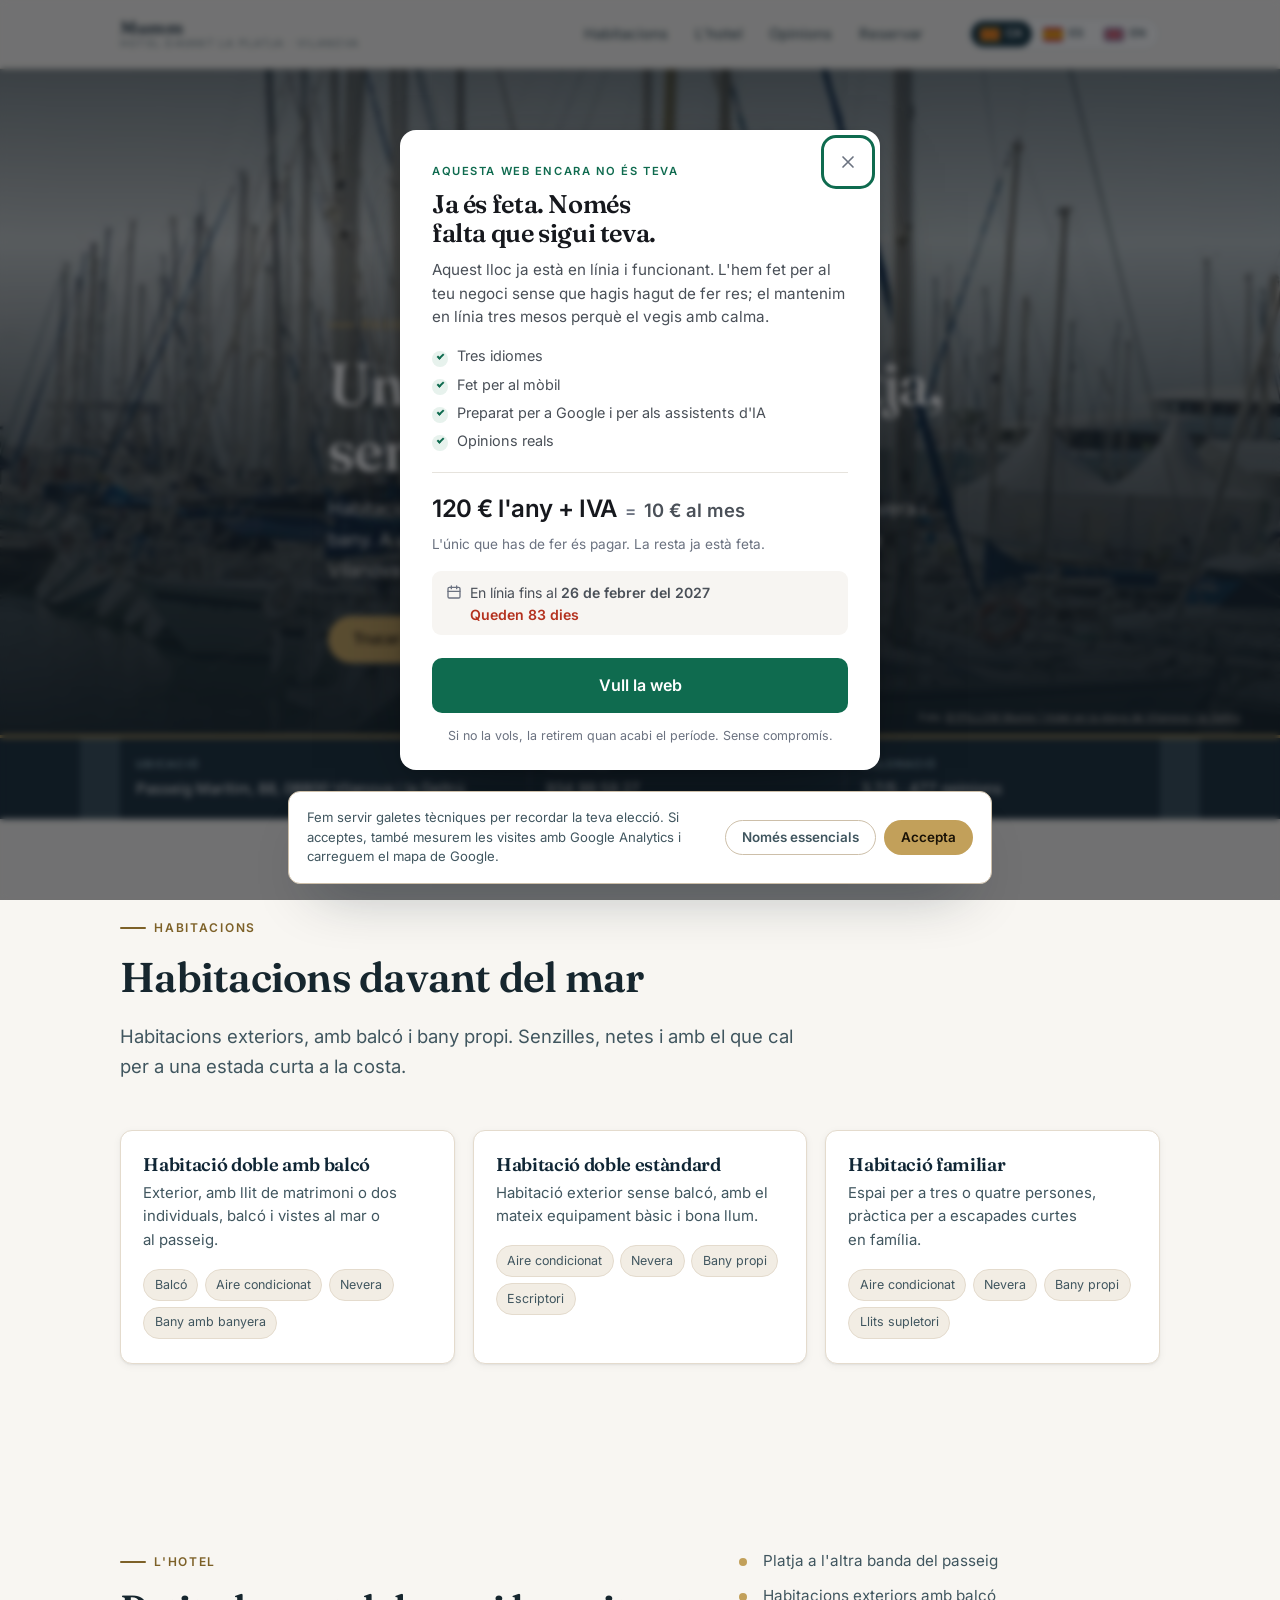
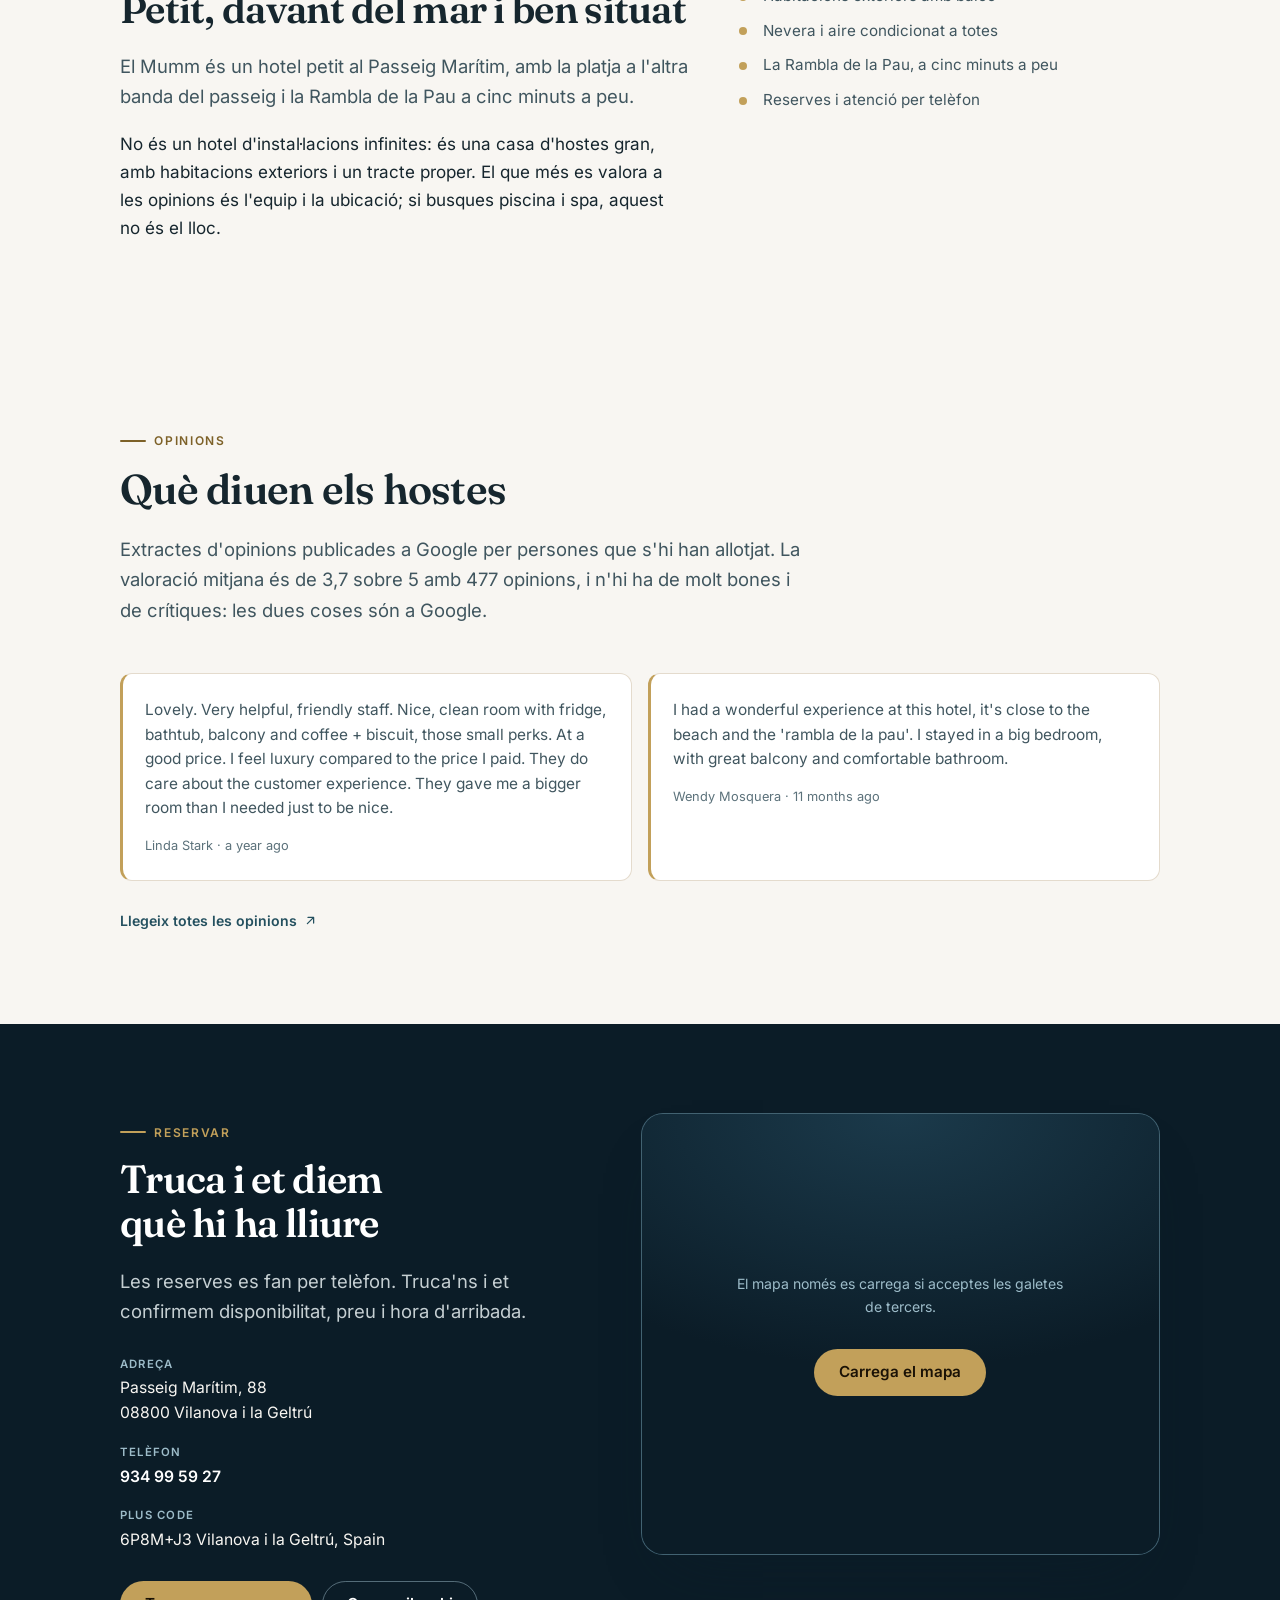
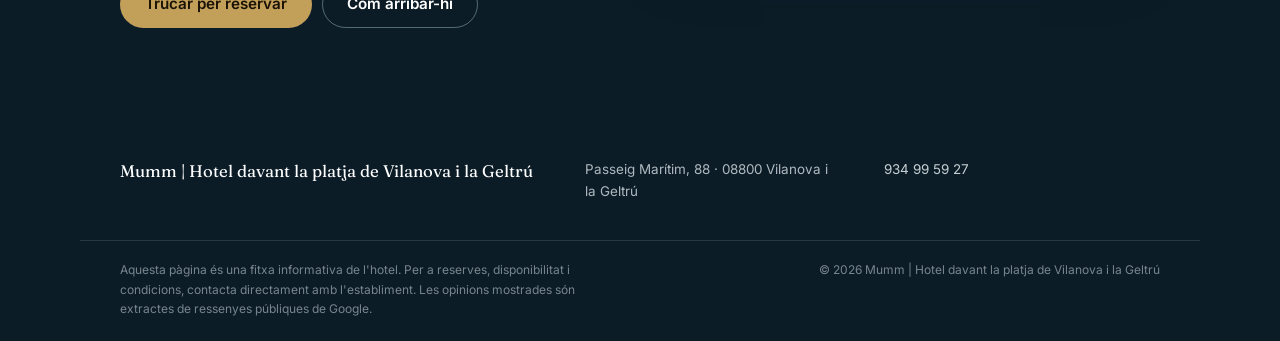
==== commit efd04f0a: "Offer panel: state the offer, take the decision Adds the branded offer dialog to every site: what th" ====
--- a/index.html
+++ b/index.html
@@ -40,6 +40,8 @@
 <link rel="stylesheet" href="./assets/css/components.css">
 <link rel="stylesheet" href="./assets/css/header-tools.css">
 <link rel="stylesheet" href="./assets/css/styles.css">
+<link rel="stylesheet" href="./assets/css/offer-panel.css">
+
 
 <script>
   (function () {
@@ -323,6 +325,10 @@
 
 <script src="./assets/js/components.js" defer></script>
 <script src="./assets/js/main.js" defer></script>
+
+<script type="application/json" id="sm-offer-config">{"offerEnds":"2027-02-26","offerEndsLabel":"26 de febrer del 2027","buyUrl":"","offerEmail":"","phoneE164":"+34934995927","copy":{"kicker":"Aquesta web encara no és teva","title":"Ja és feta. Només falta que sigui teva.","lead":"Aquest lloc ja està en línia i funcionant. L'hem fet per al teu negoci sense que hagis hagut de fer res; el mantenim en línia tres mesos perquè el vegis amb calma.","features":["Tres idiomes","Fet per al mòbil","Preparat per a Google i per als assistents d'IA","Opinions reals"],"priceYear":"120 € l'any + IVA","priceMonth":"10 € al mes","priceNote":"L'únic que has de fer és pagar. La resta ja està feta.","until":"En línia fins al","days":"Queden {n} dies","cta":"Vull la web","buy":"Vull la web","buyPhone":"Truca i queda-te-la","contact":"Parla amb nosaltres","call":"Truca'ns","close":"Tanca","pill":"Aquesta web encara no és teva","foot":"Si no la vols, la retirem quan acabi el període. Sense compromís."}}</script>
+<script src="./assets/js/offer-panel.js" defer></script>
+
 <script src="./assets/js/header-tools.js" defer></script>
 </body>
 </html>
--- a/assets/css/offer-panel.css
+++ b/assets/css/offer-panel.css
@@ -0,0 +1,313 @@
+/* ==========================================================================
+   Offer panel — the conversion surface for a site that is live but unbought.
+   Repo: yourdataweb/site-components
+   Vendored into each site at assets/css/offer-panel.css and pinned by
+   src/components.lock.
+
+   Colour strategy, and why:
+   - The site's own accent stays on the site. The panel uses a single high-contrast
+     action colour for the primary CTA and nothing else, so the eye has exactly one
+     place to go. Two competing accents is the most common reason a dialog gets read
+     and not acted on.
+   - The primary CTA is the only element on the panel with a filled background. The
+     secondary is a quiet outline: it must be findable, not tempting.
+   - Urgency is carried by a warm red *only* on the deadline line, never on the CTA.
+     A red button reads as error; a red date reads as a deadline.
+
+   The panel is an overlay, never the page: it can be closed and the site content is
+   untouched underneath.
+   ========================================================================== */
+
+html.sm-offer-open,
+html.sm-offer-open body {
+  overflow: hidden;
+}
+
+/* The cookie notice is a legal surface and must stay reachable while the panel is
+   open: a visitor cannot be asked to accept or decline tracking behind a modal. It
+   is raised above the backdrop and the panel never covers its bottom edge. */
+html.sm-offer-open #cookiebar,
+html.sm-offer-open .cookiebar,
+html.sm-offer-open #cookie-banner {
+  z-index: 300;
+}
+
+.sm-offer {
+  --offer-ink: #16181d;
+  --offer-ink-soft: #4a5058;
+  --offer-muted: #6b7280;
+  --offer-paper: #ffffff;
+  --offer-line: #e6e3dd;
+  --offer-action: #0f6b4f;      /* one action colour, WCAG AA on white at 5.9:1 */
+  --offer-action-hover: #0b5440;
+  --offer-urgent: #b4321f;      /* deadline only */
+
+  position: fixed;
+  inset: 0;
+  z-index: 200;
+  display: flex;
+  align-items: center;
+  justify-content: center;
+  padding: 1rem;
+  font-family: Inter, -apple-system, BlinkMacSystemFont, "Segoe UI", Roboto, sans-serif;
+  -webkit-font-smoothing: antialiased;
+}
+
+.sm-offer__backdrop {
+  position: absolute;
+  inset: 0;
+  background: rgba(16, 18, 22, .58);
+  backdrop-filter: blur(3px);
+}
+
+.sm-offer__panel {
+  position: relative;
+  width: min(100%, 30rem);
+  max-height: calc(100vh - 2rem);
+  overflow-y: auto;
+  background: var(--offer-paper);
+  color: var(--offer-ink);
+  border-radius: 16px;
+  padding: 2rem 2rem 1.5rem;
+  box-shadow: 0 30px 80px -32px rgba(0, 0, 0, .55), 0 2px 8px rgba(0, 0, 0, .10);
+  animation: sm-offer-in .28s cubic-bezier(.22, 1, .36, 1);
+}
+
+@keyframes sm-offer-in {
+  from { opacity: 0; transform: translateY(12px) scale(.985); }
+  to   { opacity: 1; transform: none; }
+}
+@media (prefers-reduced-motion: reduce) {
+  .sm-offer__panel { animation: none; }
+}
+
+/* Close: top-right, 44px hit area, muted but not hidden. */
+.sm-offer__close {
+  position: absolute;
+  top: .6rem;
+  right: .6rem;
+  width: 44px;
+  height: 44px;
+  display: inline-flex;
+  align-items: center;
+  justify-content: center;
+  border: 0;
+  border-radius: 10px;
+  background: transparent;
+  color: var(--offer-muted);
+  cursor: pointer;
+}
+.sm-offer__close:hover { background: #f3f1ed; color: var(--offer-ink); }
+.sm-offer__close:focus-visible { outline: 3px solid var(--offer-action); outline-offset: 2px; }
+
+.sm-offer__kicker {
+  margin: 0 0 .55rem;
+  font-size: .7rem;
+  font-weight: 700;
+  letter-spacing: .14em;
+  text-transform: uppercase;
+  color: var(--offer-action);
+}
+
+.sm-offer__title {
+  margin: 0 0 .6rem;
+  font-family: Fraunces, Georgia, serif;
+  font-size: 1.6rem;
+  line-height: 1.15;
+  letter-spacing: -.015em;
+  color: var(--offer-ink);
+  padding-right: 2rem;
+}
+
+.sm-offer__lead {
+  margin: 0 0 1.1rem;
+  font-size: .95rem;
+  line-height: 1.55;
+  color: var(--offer-ink-soft);
+}
+
+/* Feature list: scannable, checkmarks, no icons fighting for attention. */
+.sm-offer__features {
+  margin: 0 0 1.25rem;
+  padding: 0;
+  list-style: none;
+  display: grid;
+  gap: .45rem;
+}
+.sm-offer__feature {
+  position: relative;
+  padding-left: 1.55rem;
+  font-size: .9rem;
+  line-height: 1.45;
+  color: var(--offer-ink-soft);
+}
+.sm-offer__feature::before {
+  content: "";
+  position: absolute;
+  left: 0;
+  top: .28rem;
+  width: 1rem;
+  height: 1rem;
+  border-radius: 50%;
+  background: #e7f2ed;
+}
+.sm-offer__feature::after {
+  content: "";
+  position: absolute;
+  left: .29rem;
+  top: .47rem;
+  width: .42rem;
+  height: .24rem;
+  border-left: 2px solid var(--offer-action);
+  border-bottom: 2px solid var(--offer-action);
+  transform: rotate(-45deg);
+}
+
+/* Price: the yearly figure and its monthly equivalent bound by an equals sign, so
+   they cannot be read as two separate charges. */
+.sm-offer__price {
+  display: flex;
+  align-items: baseline;
+  flex-wrap: wrap;
+  gap: .5rem;
+  padding: 1rem 0 .2rem;
+  border-top: 1px solid var(--offer-line);
+}
+.sm-offer__price-year {
+  font-size: 1.5rem;
+  font-weight: 700;
+  letter-spacing: -.02em;
+  color: var(--offer-ink);
+}
+.sm-offer__price-eq {
+  font-size: 1.05rem;
+  font-weight: 700;
+  color: var(--offer-muted);
+}
+.sm-offer__price-month {
+  font-size: 1.15rem;
+  font-weight: 600;
+  color: var(--offer-ink-soft);
+}
+.sm-offer__price-note {
+  margin: .1rem 0 0;
+  font-size: .85rem;
+  color: var(--offer-muted);
+}
+
+/* Deadline: warm red, the only place colour is allowed to alarm. */
+.sm-offer__meta {
+  display: flex;
+  align-items: flex-start;
+  gap: .5rem;
+  margin: 1rem 0 0;
+  padding: .7rem .85rem;
+  background: #f7f5f2;
+  border-radius: 9px;
+  font-size: .88rem;
+  line-height: 1.4;
+  color: var(--offer-ink-soft);
+}
+.sm-offer__meta svg { flex: none; margin-top: .1rem; color: var(--offer-muted); }
+.sm-offer__meta.is-urgent { background: #fdf1ee; color: #6d2318; }
+.sm-offer__meta.is-urgent svg { color: var(--offer-urgent); }
+.sm-offer__meta strong { color: inherit; }
+.sm-offer__days { display: block; font-weight: 600; color: var(--offer-urgent); margin-top: .15rem; }
+
+/* Actions: one filled, one outline. */
+.sm-offer__actions {
+  display: grid;
+  gap: .6rem;
+  margin-top: 1.4rem;
+}
+.sm-offer__cta {
+  display: inline-flex;
+  align-items: center;
+  justify-content: center;
+  min-height: 52px;
+  padding: .9rem 1.25rem;
+  border-radius: 10px;
+  background: var(--offer-action);
+  color: #fff;
+  font-size: 1rem;
+  font-weight: 700;
+  text-decoration: none;
+  transition: background-color .15s ease;
+}
+.sm-offer__cta:hover { background: var(--offer-action-hover); }
+.sm-offer__cta:focus-visible { outline: 3px solid var(--offer-action); outline-offset: 3px; }
+
+.sm-offer__secondary {
+  display: inline-flex;
+  align-items: center;
+  justify-content: center;
+  min-height: 46px;
+  padding: .7rem 1.25rem;
+  border: 1px solid var(--offer-line);
+  border-radius: 10px;
+  color: var(--offer-ink);
+  font-size: .93rem;
+  font-weight: 600;
+  text-decoration: none;
+}
+.sm-offer__secondary:hover { background: #f7f5f2; }
+.sm-offer__secondary:focus-visible { outline: 3px solid var(--offer-action); outline-offset: 3px; }
+
+.sm-offer__foot {
+  margin: .9rem 0 0;
+  font-size: .78rem;
+  line-height: 1.45;
+  color: var(--offer-muted);
+  text-align: center;
+}
+
+/* ---------------------------------------------------------------- mobile
+   Full-height sheet on a phone: the desktop dialog wastes the space it has and
+   pushes the CTA below the fold once the feature list wraps. */
+@media (max-width: 560px) {
+  .sm-offer { padding: 0; align-items: flex-end; }
+  .sm-offer__panel {
+    width: 100%;
+    max-height: 92vh;
+    border-radius: 18px 18px 0 0;
+    padding: 1.6rem 1.25rem 1.25rem;
+    animation: sm-offer-up .3s cubic-bezier(.22, 1, .36, 1);
+  }
+  @keyframes sm-offer-up {
+    from { opacity: 0; transform: translateY(24px); }
+    to   { opacity: 1; transform: none; }
+  }
+  .sm-offer__title { font-size: 1.35rem; }
+  .sm-offer__price-year { font-size: 1.3rem; }
+}
+
+/* ---------------------------------------------------------------- pill
+   After closing: small, low-contrast, bottom-left, out of the thumb's path. */
+/* `body >` is deliberate: a site stylesheet can define a generic `.sm-offer-pill`
+   or reset `position` on buttons, and the last-loaded rule wins. Anchoring the
+   selector keeps the pill fixed to the viewport instead of landing in normal flow
+   at the bottom of the document, where it is unclickable. */
+body > .sm-offer-pill {
+  position: fixed !important;
+  left: 1rem;
+  bottom: 1rem;
+  z-index: 190;
+  display: inline-flex;
+  align-items: center;
+  gap: .45rem;
+  max-width: calc(100vw - 2rem);
+  padding: .6rem .9rem;
+  border: 1px solid #ddd8cf;
+  border-radius: 999px;
+  background: rgba(255, 255, 255, .96);
+  color: #16181d;
+  font-family: Inter, -apple-system, BlinkMacSystemFont, "Segoe UI", Roboto, sans-serif;
+  font-size: .82rem;
+  font-weight: 600;
+  line-height: 1.2;
+  cursor: pointer;
+  box-shadow: 0 6px 20px -10px rgba(0, 0, 0, .35);
+}
+.sm-offer-pill:hover { background: #fff; }
+.sm-offer-pill:focus-visible { outline: 3px solid #0f6b4f; outline-offset: 2px; }
+.sm-offer-pill svg { flex: none; color: #0f6b4f; }
